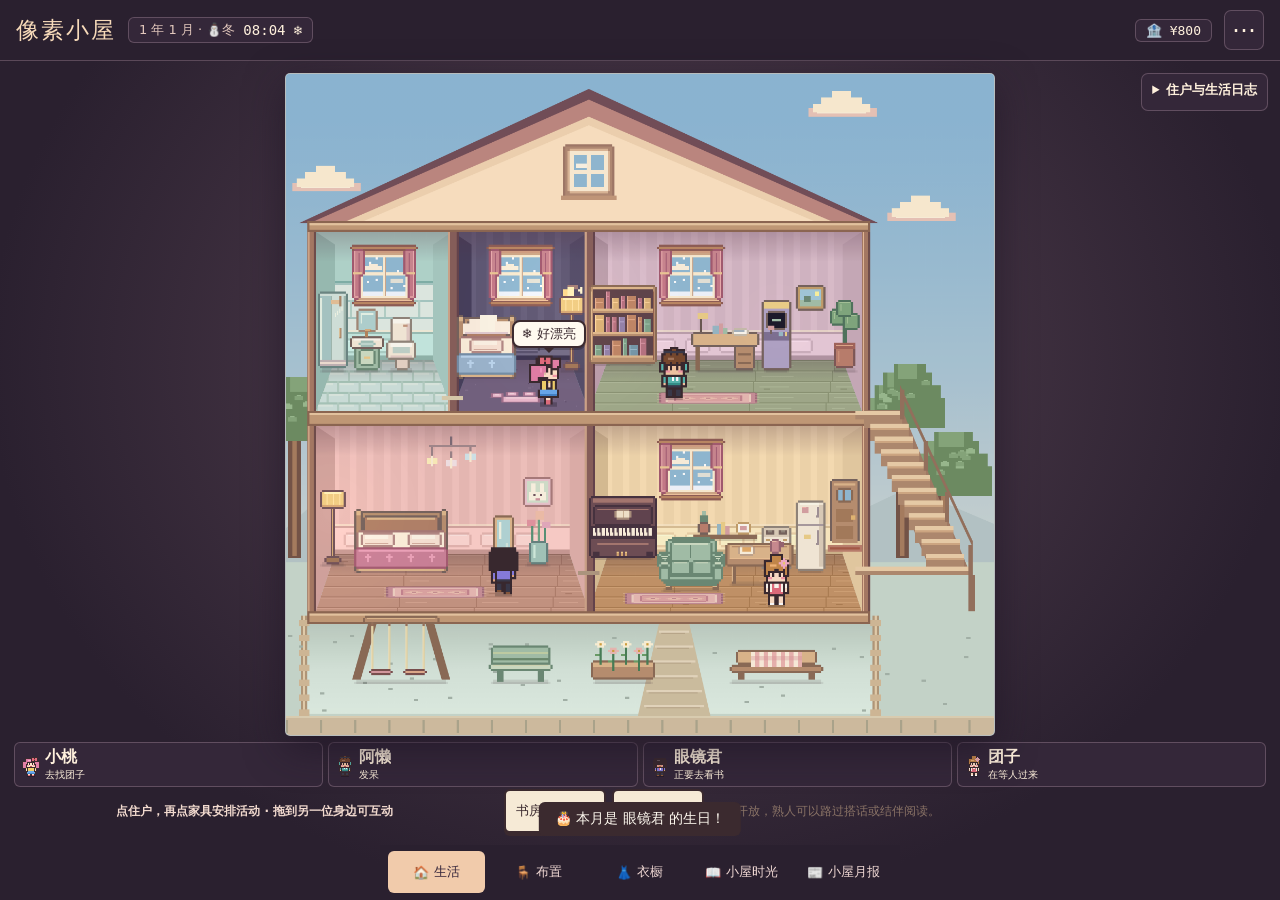
==== index.html @ 6dbe6e3f "Let window seats be reserved for follow-up letters" ====
<!doctype html>
<html lang="zh-CN">
<head>
<meta charset="utf-8">
<meta name="viewport" content="width=device-width,initial-scale=1">
<title>像素小屋</title>
<link rel="stylesheet" href="style.css?v=13f1d3c1ecee">
</head>
<body>
<header class="topbar">
  <h1>像素小屋</h1>
  <div class="clock" title="游戏时间">
    <span id="dayLabel">1 年 1 月</span>
    <span id="clock">00:00</span>
    <span id="timeIcon">🌙</span>
  </div>
  <div class="clock fund-pill" title="家庭基金">🏦 <span id="fundTop"></span></div>
  <details id="houseControls" class="house-controls">
    <summary aria-label="游戏控制" title="游戏控制">⋯</summary>
    <div class="control-panel">
      <div class="speed" role="group" aria-label="时间速度">
        <button type="button" data-speed="0" aria-pressed="false">暂停</button>
        <button type="button" data-speed="1" class="on" aria-pressed="true">正常</button>
        <button type="button" data-speed="3" aria-pressed="false">快进</button>
      </div>
      <button type="button" id="btnSound" class="btn" aria-pressed="false">🔇 声音</button>
      <button type="button" id="btnSaveHome" class="btn" aria-haspopup="dialog">💾 存档备份与恢复</button>
      <label class="away-toggle" title="关页或切到后台时继续计时，回来最多补算一个游戏昼夜">
        <input id="houseOffline" type="checkbox"> 离开时继续
      </label>
    </div>
  </details>
</header>

<main id="houseLayout" class="layout">
  <div id="stageWrap">
    <div class="scene-frame">
      <div id="stage">
        <canvas id="cv" width="316" height="310" aria-label="两层像素小洋房与院子"></canvas>
        <div id="overlay"></div>
      </div>
    </div>
    <div id="residentQuick" class="resident-quick" role="group" aria-label="选择住户"></div>
    <div class="scene-action">
      <p id="hint" class="hint">点住户，再点家具安排活动 · 拖到另一位身边可互动</p>
      <button type="button" id="quickFurniture" class="btn small" hidden></button>
      <button type="button" id="studyQuiet" class="btn small" aria-pressed="false"
        aria-describedby="studyQuietHint">书房安静阅读</button>
      <button type="button" id="studyQuietTimer" class="btn small" aria-pressed="false"
        aria-describedby="studyQuietHint">安静 1 小时</button>
      <span id="studyQuietHint" class="hint" role="status">书房开放，熟人可以路过搭话或结伴阅读。</span>
      <div id="readingSeatControls" hidden>
        <label for="readingSeat">窗边阅读椅</label>
        <select id="readingSeat"></select>
        <button type="button" class="btn small" id="soloReading" aria-pressed="false"
          aria-describedby="readingSeatHint">安静席</button>
        <button type="button" class="btn small" id="readingNotes" aria-pressed="false"
          aria-describedby="readingSeatHint" hidden>读完再聊</button>
        <button type="button" class="btn small" id="bookSeat" aria-pressed="false"
          aria-describedby="readingSeatHint" hidden>留座 1 小时</button>
        <button type="button" class="btn small" id="bookDiscuss" aria-pressed="false"
          aria-describedby="readingSeatHint" hidden>读完当面聊</button>
        <button type="button" class="btn small" id="bookPublic" aria-pressed="false"
          aria-describedby="readingSeatHint" hidden>全屋传阅</button>
        <label id="bookIssueChoice" hidden><input type="checkbox" id="bookNextIssue"> 投到下期</label>
        <button type="button" class="btn small" id="bookPaper" aria-describedby="readingSeatHint" hidden>收起便条，交给月报</button>
        <button type="button" class="btn small" id="bookPaperReadingOnly" aria-describedby="readingSeatHint" hidden>只刊阅读经过</button>
        <button type="button" class="btn small" id="bookPaperFollowup" aria-describedby="readingSeatHint" hidden>先交稿，聊完自动补稿</button>
        <button type="button" class="btn small" id="bookPaperDefer" aria-describedby="readingSeatHint" hidden>改投下期，继续等补稿</button>
        <button type="button" class="btn small" id="bookKeepForPaper" aria-pressed="false"
          aria-describedby="readingSeatHint" hidden>等两位读完再交稿</button>
        <button type="button" class="btn small" id="bookQuestion" aria-pressed="false"
          aria-describedby="bookQuestionHint" hidden>给下一位留个问题</button>
        <span class="hint" id="bookQuestionHint" hidden></span>
        <button type="button" class="btn small" id="bookFollowup" aria-describedby="bookQuestionHint" hidden>让两位读者当面聊</button>
        <button type="button" class="btn small" id="bookMeeting" aria-describedby="bookQuestionHint" hidden>约两位读者有空时来聊</button>
        <button type="button" class="btn small" id="bookFollowupLetter" aria-describedby="bookQuestionHint" hidden>改留回笺补稿</button>
        <button type="button" class="btn small" id="bookReply" aria-describedby="readingSeatHint" hidden>回信给推荐人</button>
        <span class="hint" id="readingSeatHint" role="status"></span>
        <div id="bookReaderControls" hidden>
          <label for="bookNextReader">下一位传阅读者</label>
          <select id="bookNextReader" aria-describedby="readingSeatHint"></select>
          <button type="button" class="btn small" id="bookPickReader">确认读者</button>
        </div>
        <div id="bookMoveControls" hidden>
          <label for="bookDestination">便条移到</label>
          <select id="bookDestination"></select>
          <button type="button" class="btn small" id="bookMove" disabled>移荐书便条</button>
        </div>
        <span class="hint" id="bookMoveStatus" role="status"></span>
      </div>
    </div>
    <section id="homeNow" class="home-now" hidden aria-label="正在进行的小屋活动">
      <div id="homeNowCast" class="home-mini-cast"></div>
      <span id="homeNowText" aria-live="polite"></span>
      <button id="homeStop" class="btn small ghost">先散啦</button>
    </section>
    <section id="picnicNotice" class="picnic-notice" hidden aria-label="野餐遇雨">
      <strong>🌧 野餐下雨了，主人要怎么安排？</strong>
      <p id="picnicGuestWish" class="hint"></p>
      <p class="hint">改期会保留同一位访客，等天晴且主人能在所选时段办完才开场。</p>
      <div id="picnicPlans"></div>
      <p id="picnicCoveredHint" class="hint" hidden>需摆好带棚野餐桌，并给主人和访客各留一个能走到的座位。</p>
    </section>
  </div>

  <details id="side">
    <summary>住户与生活日志</summary>
    <div class="resident-panel">
    <div id="dollList"></div>
    <div id="dollInfo" class="card" hidden></div>
    <div class="community-panel">
      <button id="btnCommunity" class="btn ghost" aria-haspopup="dialog">🎉 串门与派对</button>
      <button id="btnNeighbor" class="btn ghost" aria-haspopup="dialog">🏡 隔壁麦麦家</button>
      <button id="btnKeepsakes" class="btn ghost" aria-haspopup="dialog">🧵 小屋手记</button>
      <p id="communityStatus" class="community-status" aria-live="polite" hidden></p>
      <div id="picnicReschedule" class="home-focus" hidden>
        <label for="picnicWindow">改期时段</label>
        <select id="picnicWindow"></select>
      </div>
      <div id="picnicBackupRow" class="home-focus" hidden>
        <label for="picnicBackup">原主人没空时由谁接待</label>
        <select id="picnicBackup"></select>
      </div>
      <div id="picnicFormatRow" class="home-focus" hidden>
        <label for="picnicFormat">聚会形式</label>
        <select id="picnicFormat"></select>
      </div>
      <button id="cancelPicnic" class="btn small ghost" type="button" hidden>取消改期的野餐</button>
    </div>
    <button id="btnAddDoll" aria-haspopup="dialog" class="btn ghost">＋ 邀请新住户</button>
    <div class="card log-card">
      <div class="log-head"><h3>📜 生活日志</h3><button id="btnLogClear" class="btn small ghost">清空</button></div>
      <div id="logList" class="log-list"></div>
    </div>
    </div>
  </details>

  <section id="buildBar" aria-label="布置小屋" hidden>
    <div class="shop-bar">
      <span class="fund">🏦 家庭基金 <b id="fundAmt"></b></span>
      <span class="house" id="houseLv"></span>
      <span class="spacer"></span>
      <button id="btnCrowd" class="btn small">📣 号召大家凑钱</button>
      <button id="btnExpand" class="btn small"></button>
    </div>
    <div class="tabs" role="group" aria-label="布置分类">
      <button class="tab on" data-tab="essentials" aria-pressed="true">生活家具</button>
      <button class="tab" data-tab="decor" aria-pressed="false">装饰摆件</button>
      <button class="tab" data-tab="hobbies" aria-pressed="false">兴趣家具</button>
      <button class="tab" data-tab="yard" aria-pressed="false">院子家具</button>
      <button class="tab" data-tab="keepsakes" aria-pressed="false">纪念物</button>
      <button class="tab" data-tab="wall" aria-pressed="false">墙纸</button>
      <button class="tab" data-tab="floor" aria-pressed="false">地板</button>
      <span class="spacer"></span>
      <button id="btnTrash" class="btn small" title="点击家具删除">🗑 删除模式</button>
      <button id="btnReset" class="btn small ghost">恢复默认</button>
    </div>
    <div id="palette" class="palette"></div>
    <p id="buildHint" class="hint">选择家具后点击房间放置 · 点已有家具可以拿起移动 · 右键/Esc 取消</p>
    <button type="button" id="cancelFurniture" class="btn small ghost" hidden>取消放置</button>
  </section>
</main>

<dialog id="paperDialog" class="paper-dialog" aria-labelledby="paperTitle">
  <header class="paper-head">
    <h2 id="paperTitle">小屋月报</h2>
    <form method="dialog"><button class="btn small ghost" aria-label="关闭月报">关闭</button></form>
  </header>
  <nav class="paper-issues" aria-label="月报期数">
    <button id="paperOlder" class="btn small ghost" type="button">‹ 上一期</button>
    <span id="paperMonth" aria-live="polite"></span>
    <button id="paperNewer" class="btn small ghost" type="button">下一期 ›</button>
  </nav>
  <section id="paperText" aria-label="本期故事" aria-live="polite"></section>
  <div class="paper-actions">
    <button type="button" id="paperCopy" class="btn small ghost">复制本期</button>
    <button type="button" id="paperCard" class="btn small ghost">保存纪念卡</button>
  </div>
  <details class="paper-settings">
    <summary>设置</summary>
    <label><input id="paperAuto" type="checkbox"> 每月自动打开</label>
  </details>
  <details class="rewind-box">
    <summary>🕰 时光回溯</summary>
    <p class="hint">每月开始时会留一份快照，最多保留 4 个月。回到那个月初后，之后的事会重新发生。</p>
    <div id="rewindList" class="rewind-list"></div>
  </details>
</dialog>
<dialog id="communityDialog" class="paper-dialog community-dialog" aria-labelledby="communityTitle">
  <header class="paper-head">
    <h2 id="communityTitle">串门与派对</h2>
    <form method="dialog"><button class="btn small ghost">关闭</button></form>
  </header>
  <label for="communityHost">邀请人</label>
  <select id="communityHost" class="mbti-picker"></select>
  <p id="communityHelp" class="hint" aria-live="polite"></p>
  <div id="communityChoices" class="community-choices"></div>
</dialog>
<dialog id="neighborDialog" class="paper-dialog community-dialog" aria-labelledby="neighborTitle">
  <header class="paper-head">
    <h2 id="neighborTitle">麦麦家</h2>
    <form method="dialog"><button class="btn small ghost">关闭</button></form>
  </header>
  <div class="neighbor-porch" id="neighborPorch" aria-label="隔壁家门廊"></div>
  <p id="neighborStatus" aria-live="polite"></p>
  <label for="neighborVisitor">去串门的住户</label>
  <select id="neighborVisitor" class="mbti-picker"></select>
  <p id="neighborTie" class="hint"></p>
  <button id="neighborGo" type="button" class="btn small">去麦麦家坐坐</button>
</dialog>
<dialog id="keepsakesDialog" class="paper-dialog community-dialog" aria-labelledby="keepsakesTitle">
  <header class="paper-head">
    <h2 id="keepsakesTitle">小屋手记</h2>
    <form method="dialog"><button class="btn small ghost">关闭</button></form>
  </header>
  <h3>一起做花架</h3>
  <p id="keepsakeStatus" class="hint" aria-live="polite"></p>
  <div class="keepsake-fields">
    <label>第一位住户<select id="keepsakeMaker1" class="mbti-picker"></select></label>
    <label>第二位住户<select id="keepsakeMaker2" class="mbti-picker"></select></label>
    <label>花架颜色<select id="keepsakeFinish" class="mbti-picker"></select></label>
  </div>
  <button id="keepsakeStart" class="btn small" type="button">一起做花架</button>
  <h3>小角落与两人的传统</h3>
  <ul id="keepsakeNotes" class="keepsake-notes"></ul>
  <h3>手作纪念物</h3>
  <ul id="keepsakePieces" class="keepsake-notes"></ul>
</dialog>
<dialog id="applicationsDialog" class="paper-dialog community-dialog" aria-labelledby="applicationsTitle">
  <header class="paper-head">
    <h2 id="applicationsTitle">邀请新住户</h2>
    <form method="dialog"><button class="btn small ghost">关闭</button></form>
  </header>
  <p id="applicationSpace" class="hint"></p>
  <h3>入住申请</h3>
  <div id="applicationList"></div>
  <button id="btnRandomResident" class="btn small ghost">邀请一位新朋友</button>
</dialog>
<dialog id="homeDialog" class="paper-dialog home-dialog" aria-labelledby="homeTitle">
  <header class="paper-head">
    <div><small class="home-eyebrow">把日子，过成我们的故事</small><h2 id="homeTitle">小屋时光</h2></div>
    <form method="dialog"><button class="btn small ghost" aria-label="关闭小屋时光">关闭</button></form>
  </header>
  <nav class="home-tabs" aria-label="小屋时光内容">
    <button class="btn small on" id="homeToday" aria-pressed="true">一起做点什么</button>
    <button class="btn small ghost" id="homeAlbum" aria-pressed="false">我们的相册</button>
  </nav>
  <div id="homeTodayPanel">
    <p class="home-intro">不是每个月都要发生大事。有人在等一顿饭，有人想把故事讲给你听。</p>
    <div id="homeOccasions" class="home-occasions"></div>
    <div id="homeWishes" class="home-wishes"></div>
    <section class="home-invite" aria-labelledby="homeMealTitle" id="homeMeal" hidden>
      <h3 id="homeMealTitle">给晚归的人留饭</h3>
      <label class="home-focus">谁来下厨？ <select id="homeMealCook"></select></label>
      <label class="home-focus">留给谁？ <select id="homeMealGuest" aria-describedby="homeMealStatus"></select></label>
      <p class="hint" id="homeMealStatus" role="status"></p>
      <button class="btn" type="button" id="homeMealStart">安排下厨留饭</button>
    </section>
    <section class="home-invite" aria-label="邀请家人一起活动">
      <h3>给彼此留一小段时间</h3>
      <div id="homeKinds" class="home-kinds"></div>
      <p id="homeKindHint" class="hint"></p>
      <label id="homeFocusLabel" class="home-focus" hidden><span id="homeFocusCaption"></span><select id="homeFocus" aria-label="活动主角"></select></label>
      <fieldset class="home-people"><legend>这次和谁一起？</legend><div id="homePeople"></div></fieldset>
      <p id="homePlanStatus" class="hint" role="status"></p>
      <button class="btn" id="homeStart">把大家叫过来</button>
    </section>
    <p class="hint home-gentle">没有期限，也没有必须完成的清单。随时来，慢慢过。</p>
  </div>
  <div id="homeAlbumPanel" hidden>
    <div class="home-album-head"><p class="hint">留住那时候的样子。</p><button id="homeFavorites" class="btn small ghost" aria-pressed="false">只看珍藏</button></div>
    <div id="homeMemories" class="home-memories"></div>
  </div>
</dialog>
<dialog id="saveDialog" class="paper-dialog" aria-labelledby="saveTitle">
  <header class="paper-head"><h2 id="saveTitle">把小屋好好收起来</h2><form method="dialog"><button class="btn small ghost" aria-label="关闭存档管理">关闭</button></form></header>
  <p id="saveState" role="status"></p>
  <p class="hint">进度自动保存在这台设备的浏览器里。下载一份备份，就可以把小屋带到另一台设备。</p>
  <div class="home-save-actions"><button id="saveExport" class="btn">下载存档备份</button><label class="btn ghost" for="saveFile" tabindex="0">选择备份文件</label><input id="saveFile" type="file" accept=".json,application/json" hidden></div>
  <section id="savePreview" class="home-import-preview" hidden><p id="savePreviewText"></p><button id="saveImport" class="btn">恢复这份小屋</button><button id="saveImportCancel" class="btn ghost">取消</button></section>
  <p id="saveFeedback" class="hint" role="status"></p>
  <button id="saveUndo" class="btn small ghost" hidden>撤销上次导入</button>
  <p class="hint">恢复前会保留当前进度，可以撤销。正式版与测试版的备份分别使用。</p>
</dialog>

<nav class="modes house-dock" aria-label="小屋操作">
  <button class="mode on" data-mode="live" aria-pressed="true"><span class="dock-icon" aria-hidden="true">🏠</span> <span class="dock-label">生活</span></button>
  <button class="mode" data-mode="build" aria-pressed="false"><span class="dock-icon" aria-hidden="true">🪑</span> <span class="dock-label">布置</span></button>
  <button id="btnWardrobe"><span class="dock-icon" aria-hidden="true">👗</span> <span class="dock-label">衣橱</span></button>
  <button id="btnHome" aria-haspopup="dialog"><span class="dock-icon" aria-hidden="true">📖</span> <span class="dock-label">小屋时光</span></button>
  <button type="button" id="dailyPaper" class="paper-button" aria-haspopup="dialog">
    <span class="dock-icon" aria-hidden="true">📰<span id="paperBadge" class="paper-badge" hidden></span></span>
    <span class="dock-label">小屋月报</span>
  </button>
</nav>

<div id="wardrobe" class="modal" hidden>
  <div class="modal-card">
    <div class="modal-head">
      <h2>👗 衣橱</h2>
      <div id="wdTabs" class="wd-tabs"></div>
      <button id="wdClose" class="btn small" aria-label="关闭">✕</button>
    </div>
    <div class="wd-body">
      <div class="wd-preview">
        <canvas id="wdCanvas" width="20" height="24"></canvas>
        <div id="wdSaved" class="wd-saved" aria-live="polite"></div>
        <div class="wd-dir" role="group" aria-label="预览方向">
          <button data-dir="left" aria-label="左侧">◀</button>
          <button data-dir="down" aria-label="正面">●</button>
          <button data-dir="right" aria-label="右侧">▶</button>
          <button data-dir="up" aria-label="背面">▲</button>
        </div>
        <label class="wd-pose-label">试穿动作 <select id="wdPose"><option value="stand">站一会儿</option><option value="walk">走两步</option><option value="sit">坐下来</option><option value="dance">跳个舞</option></select></label>
        <label class="wd-name">名字 <input id="wdName" maxlength="8"></label>
        <div class="wd-actions">
          <button id="wdShuffle" class="btn small">🎨 换套搭配</button>
          <button id="wdRandom" class="btn small">🎲 随机形象</button>
          <button id="wdUndo" class="btn small ghost">还原本次穿搭</button>
        </div>
        <button id="wdRemove" class="btn small ghost">请 TA 搬走</button>
      </div>
      <div class="wd-editor">
        <div class="wd-pages" role="group" aria-label="衣橱内容">
          <button data-wd-page="presets" aria-pressed="false">形象预设</button>
          <button data-wd-page="look" aria-pressed="true">穿搭与发型</button>
          <button data-wd-page="profile" aria-pressed="false">人物设定</button>
        </div>
        <div id="wdOptions" class="wd-options"></div>
      </div>
    </div>
  </div>
</div>

<div id="toast" role="status"></div>

<script src="js/calendar.js?v=a40460b9fe31"></script>
<script src="js/data.js?v=18fbdace6aa3"></script>
<script src="js/sprites.js?v=c2edd6c1746e"></script>
<script src="js/doll.js?v=a3fae09794ce"></script>
<script src="js/audio.js?v=bfed272d2ce4"></script>
<script src="js/npc-memory.js?v=aa25de9db61f"></script>
<script src="js/save-manager.js?v=060e06e0483c"></script>
<script src="js/house-life.js?v=60e423b7eacf"></script>
<script src="js/bonds.js?v=20a4e9383317"></script>
<script src="js/game.js?v=c49c58c17c51"></script>
<script src="js/social.js?v=b46f816af400"></script>
<script src="js/relationship-fallout.js?v=a691f6e383e1"></script>
<script src="js/work.js?v=4c8cf0fc2a9c"></script>
<script src="js/furniture2.js?v=d2feea9fe8e2"></script>
<script src="js/furniture3.js?v=0a551b962592"></script>
<script src="js/furniture4.js?v=0c8d55d541ea"></script>
<script src="js/economy.js?v=9c8ced81f003"></script>
<script src="js/rooms.js?v=79b94fbbada8"></script>
<script src="js/season.js?v=fa6f9c5eff63"></script>
<script src="js/astro.js?v=6e3667f75b17"></script>
<script src="js/routines.js?v=f7db21174e10"></script>
<script src="js/community.js?v=14101d5499c9"></script>
<script src="js/neighbors.js?v=e3c87f10bbf7"></script>
<script src="js/picnic.js?v=4f769f50231a"></script>
<script src="js/house-view.js?v=7389fd4fa2e0"></script>
<script src="js/yard.js?v=367c6fcde2d4"></script>
<script src="js/keepsakes.js?v=b25b6c3c1626"></script>
<script src="js/home-stories.js?v=855d6932a92b"></script>
<script src="js/home-care.js?v=8559224f4969"></script>
<script src="js/life-moments.js?v=6759e38560c8"></script>
<script src="js/save-portability.js?v=c9e35b4992d5"></script>
<script src="js/view.js?v=a88ee673fd98"></script>
<script src="js/paper-card.js?v=fd8e706a66cf"></script>
<script src="js/ui.js?v=4af46c0f0552"></script>
<script src="js/home-ui.js?v=9e3f8e83a279"></script>
</body>
</html>
---- style.css ----
:root{
  --bg:#f4e9d8;
  --bg-2:#ead9bf;
  --panel:#fffaf0;
  --panel-2:#f6ead6;
  --ink:#3b2a2f;
  --muted:#8a7366;
  --line:#3b2a2f;
  --accent:#e26d7d;
  --accent-ink:#fff;
  --couple-ink:#9b365c;
  --sel:#ffd35c;
  --good:#7cc576;
  --warn:#f0a64a;
  --bad:#e26d6d;
  --shadow:#3b2a2f;
  --backdrop:rgba(40,28,34,.5);
  --font-display:"PingFang SC","Microsoft YaHei",sans-serif;
  --font-body:"PingFang SC","Hiragino Sans GB","Microsoft YaHei",system-ui,sans-serif;
  --font-pixel:ui-monospace,Menlo,monospace;
}
@media (prefers-color-scheme: dark){
  :root:not([data-theme="light"]){
    --bg:#221b26;--bg-2:#2c2332;--panel:#2f2637;--panel-2:#3b3044;--ink:#f3e8da;--muted:#b6a394;
    --line:#120d15;--shadow:#0a070c;--backdrop:rgba(5,3,8,.65);--couple-ink:#f3a5c0;color-scheme:dark;
  }
}
:root[data-theme="dark"]{
  --bg:#221b26;--bg-2:#2c2332;--panel:#2f2637;--panel-2:#3b3044;--ink:#f3e8da;--muted:#b6a394;
  --line:#120d15;--shadow:#0a070c;--backdrop:rgba(5,3,8,.65);--couple-ink:#f3a5c0;color-scheme:dark;
}
.home-dialog{width:min(780px,calc(100vw - 24px))!important}
.home-eyebrow{display:block;color:var(--muted);font-size:11px;letter-spacing:2px;margin-bottom:5px}
.home-tabs{display:flex;gap:8px;margin:18px 0 14px}
.home-intro{font-size:14px;line-height:1.8;color:var(--muted);margin:0 0 16px}
.home-wishes{display:grid;grid-template-columns:repeat(2,minmax(0,1fr));gap:12px}
.home-wish{display:flex;gap:12px;align-items:center;background:var(--panel-2);padding:16px;border-radius:12px;border:1px solid color-mix(in srgb,var(--muted) 25%,transparent)}
.home-wish small{color:var(--muted);font-size:11px}
.home-wish p{font-size:13px;line-height:1.7;margin:5px 0 10px}
.home-wish.fulfilled{border-style:dashed;opacity:.8}
.home-mini-cast{display:flex;gap:6px;flex:none}
.home-mini-cast figure,.home-memory-cast figure{display:flex;flex-direction:column;align-items:center;margin:0}
.home-mini-cast canvas{width:30px;height:42px;image-rendering:pixelated}
.home-mini-cast figcaption{font-size:10px;max-width:65px;overflow:hidden;text-overflow:ellipsis;white-space:nowrap}
.home-invite{margin-top:22px;border-top:1px dashed var(--muted);padding-top:8px}
.home-invite h3{font-size:16px;font-weight:600;margin:14px 0}
.home-kinds{display:flex;flex-wrap:wrap;gap:9px}
.home-focus{display:flex;align-items:center;gap:10px;font-size:13px;margin:14px 0;flex-wrap:wrap}
.home-focus select{max-width:100%;min-height:36px;background:var(--panel);color:var(--ink);border:1px solid var(--muted);border-radius:7px;padding:5px 10px;font:inherit}
.home-occasions{display:grid;gap:10px;margin-bottom:14px}
.home-occasion{display:flex;align-items:center;gap:12px;flex-wrap:wrap;background:var(--panel-2);padding:12px;border-radius:10px;font-size:13px;line-height:1.7}
.home-occasion>span{flex:1;min-width:130px}
.talent-summary{line-height:1.8;margin-top:10px;padding:8px;background:var(--panel-2);border-radius:8px}
.home-people{border:0;padding:0;margin:20px 0 8px;min-width:0}
.home-people legend{font-size:12px;color:var(--muted);margin-bottom:10px}
#homePeople{display:grid;grid-template-columns:repeat(2,minmax(0,1fr));gap:7px}
#homePeople label{display:flex;align-items:center;gap:9px;background:var(--panel-2);padding:9px;border-radius:8px;cursor:pointer;font-size:12px}
#homePeople label:has(input:checked){box-shadow:inset 0 0 0 2px var(--accent)}
#homePeople label:has(input:disabled){opacity:.55;cursor:default}
#homePeople input{accent-color:var(--accent);width:16px;height:16px;flex:none}
#homePeople canvas{width:25px;height:30px;image-rendering:pixelated;flex:none}
#homePlanStatus{min-height:36px;line-height:1.65;margin:12px 0}
#homeStart{background:#bd765d;color:#fff8ed;border-color:#825846;padding:10px 20px}
.home-gentle{text-align:center;font-size:11px;margin-top:22px!important}
.home-album-head{display:flex;align-items:center;justify-content:space-between;gap:8px;margin-bottom:16px}
.home-memories{display:grid;grid-template-columns:repeat(2,minmax(0,1fr));gap:18px}
.home-memory{background:var(--panel-2);padding:18px;border-radius:3px 3px 14px 3px;box-shadow:0 3px 0 color-mix(in srgb,var(--muted) 20%,transparent)}
.home-memory>small{font-size:11px;color:var(--muted)}
.home-memory-cast{display:flex;justify-content:center;gap:18px;flex-wrap:wrap;padding:18px 12px 10px;background:color-mix(in srgb,var(--panel) 70%,transparent);border-radius:5px;margin:12px 0}
.home-memory-cast canvas{width:40px;height:56px;image-rendering:pixelated}
.home-memory-cast figcaption{font-size:10px;margin:5px 0;color:var(--muted)}
.home-memory h3{font-size:16px;margin:12px 0 8px}
.home-memory p{font-size:13px;line-height:1.75;margin:0 0 16px;overflow-wrap:anywhere}
.home-memory-actions{display:flex;gap:8px;flex-wrap:wrap}
.home-album-empty{grid-column:1/-1;text-align:center;padding:24px 16px;color:var(--muted);line-height:1.8}
.home-now{display:flex;align-items:center;gap:12px;max-width:620px;margin:10px auto 0;padding:8px 12px;background:var(--panel);border:1px solid var(--muted);border-radius:10px;font-size:13px}
.home-now>span{flex:1}.home-now .home-mini-cast figcaption{display:none}
.home-save-actions{display:flex;align-items:center;gap:10px;flex-wrap:wrap;margin:24px 0 18px}
.home-save-actions label{cursor:pointer}
.home-import-preview{border:1px dashed var(--muted);padding:16px;border-radius:8px;margin:16px 0;line-height:1.8}
.home-import-preview button{margin:5px 8px 0 0}
@media(max-width:560px){
  .home-wishes,.home-memories{grid-template-columns:1fr}
  #homePeople{grid-template-columns:1fr}
  .home-dialog{padding:16px!important}
  .home-now{width:100%;gap:8px;font-size:12px}
  .home-now .home-mini-cast canvas{width:20px;height:28px}
  .home-memory-cast canvas{width:40px;height:56px}
}
@media(prefers-reduced-motion:reduce){*,*::before,*::after{animation-duration:.01ms!important;animation-iteration-count:1!important;transition-duration:.01ms!important;scroll-behavior:auto!important}}
*{box-sizing:border-box}
[hidden]{display:none!important}
button:focus-visible,a:focus-visible,label[tabindex]:focus-visible{outline:3px solid var(--accent);outline-offset:3px}
button:disabled{cursor:not-allowed;opacity:.55}
html,body{margin:0}
body{
  background:var(--bg);
  background-image:radial-gradient(var(--bg-2) 1.5px,transparent 1.5px);
  background-size:18px 18px;
  color:var(--ink);font-family:var(--font-body);
  display:flex;flex-direction:column;min-height:100vh;min-height:100dvh;
}
button{font:inherit;color:inherit;cursor:pointer}
h1,h2{font-family:var(--font-display);font-weight:400;margin:0}

.topbar{
  display:flex;align-items:center;gap:12px;flex-wrap:wrap;
  padding:10px 16px;background:var(--panel);
  border-bottom:3px solid var(--line);
}
.topbar h1{font-size:24px;letter-spacing:2px;color:var(--accent)}
.clock{font-family:var(--font-pixel);font-size:14px;display:flex;gap:8px;align-items:center;
  background:var(--panel-2);border:2px solid var(--line);padding:3px 10px;border-radius:6px}
.clock #dayLabel{font-family:var(--font-body);font-size:13px;color:var(--muted)}
.modes,.speed{display:flex;gap:6px}
.modes{margin-left:auto}
.modes button,.speed button,.btn,.tab{
  background:var(--panel-2);border:2px solid var(--line);border-radius:6px;
  padding:6px 12px;box-shadow:0 3px 0 var(--shadow);transition:transform .05s;
}
.modes button:active,.speed button:active,.btn:active,.tab:active{transform:translateY(2px);box-shadow:0 1px 0 var(--shadow)}
.modes button.on,.speed button.on,.tab.on{background:var(--sel);color:#3b2a2f}
.speed button{padding:6px 9px}
.away-toggle{display:inline-flex;align-items:center;gap:5px;min-height:34px;padding:0 7px;border:1px solid var(--line);border-radius:6px;font-size:12px;white-space:nowrap;cursor:pointer}
.away-toggle input{accent-color:var(--accent);margin:0}
.btn.small{padding:4px 10px;font-size:13px}
.btn.ghost{background:transparent}
.btn.danger,.btn.on{background:var(--accent);color:var(--accent-ink)}

.layout{--scene-ratio:1.01935484;flex:1 0 auto;position:relative;display:flex;flex-direction:column;min-width:0;padding:12px}
#stageWrap{display:flex;flex:1 0 auto;flex-direction:column;min-width:0}
.scene-frame{display:grid;place-items:center;min-width:0}
#stage{
  position:relative;width:100%;min-width:0;aspect-ratio:var(--scene-ratio);
  border:1px solid var(--line);border-radius:8px;overflow:hidden;
  box-shadow:0 3px 0 var(--shadow);background:#9fd3f0;
  touch-action:none;user-select:none;-webkit-user-select:none;
}
#cv{width:100%;height:100%;display:block;image-rendering:auto}
#overlay{position:absolute;inset:0;pointer-events:none}
.hint{font-size:13px;color:var(--muted);margin:10px 2px 0}
.resident-quick{display:flex;gap:5px;overflow-x:auto;padding:6px 2px 2px}
.resident-quick[hidden]{display:none}
.resident-quick-person{display:flex;flex:1 0 76px;align-items:center;gap:4px;min-width:0;min-height:44px;padding:4px 6px;border:1px solid var(--hud-line);border-radius:6px;background:var(--hud-bg);color:var(--hud-ink);text-align:left}
.resident-quick-person:focus-visible{outline:2px solid #f1cbab;outline-offset:-2px}
.resident-quick-person[aria-pressed="true"]{background:#f1cbab;color:#36263b}
.resident-quick-person canvas{flex:none;width:20px;height:24px;image-rendering:pixelated}
.resident-quick-person span{min-width:0}
.resident-quick-person :is(b,small){display:block;overflow:hidden;text-overflow:ellipsis;white-space:nowrap}
.resident-quick-person small{font-size:10px}
.scene-action{display:flex;align-items:center;flex-wrap:wrap;gap:6px}
.scene-action .hint{flex:1 1 13em;margin:3px 2px}
#quickFurniture,#cancelFurniture,#studyQuiet,#studyQuietTimer{min-height:44px}
:is(#studyQuiet,#studyQuietTimer)[aria-pressed="true"]{background:var(--sel);color:#3b2a2f}
.scene-action #studyQuietHint{flex:1 1 auto;font-size:12px;margin:0 2px}
#readingSeatControls:not([hidden]){display:flex;align-items:center;flex-wrap:wrap;gap:6px;width:100%}
#readingSeatControls :is(select,button){min-height:48px}
:is(#bookMoveControls,#bookReaderControls):not([hidden]){display:flex;align-items:center;flex-wrap:wrap;gap:6px;width:100%}
#bookMoveStatus:empty{position:absolute}
#readingSeatControls select{font:inherit;font-size:1rem;color:var(--ink);background:var(--panel);border:1px solid var(--line);border-radius:6px;max-width:100%}
:is(#soloReading,#readingNotes,#bookSeat,#bookDiscuss,#bookPublic,#bookQuestion)[aria-pressed="true"]{background:var(--sel);color:#3b2a2f}
/* 主画面下的操作提示要一眼看到：不只是底部一行小字 */
#hint{font-size:14px;font-weight:650;color:var(--ink);background:var(--panel);
  border:2px solid var(--line);border-radius:6px;padding:7px 10px}

.bubble{
  position:absolute;transform:translate(-50%,-100%);
  background:#fffaf0;color:#3b2a2f;border:2px solid #3b2a2f;border-radius:8px;
  padding:3px 8px;font-size:13px;white-space:nowrap;
  box-shadow:0 2px 0 rgba(0,0,0,.25);animation:pop .18s ease-out;
}
.bubble::after{content:"";position:absolute;left:50%;bottom:-7px;margin-left:-5px;
  border:5px solid transparent;border-top-color:#3b2a2f;border-bottom:0}
.nametag{position:absolute;transform:translate(-50%,0);font-size:11px;padding:1px 6px;border-radius:4px;
  background:rgba(59,42,47,.8);color:#fff;white-space:nowrap}
.nametag.couple-name{background:#883858;color:#fff3f7}
.nametag.drop-target{background:#fff2bd;color:#432e30;border:1px solid #614248;font-weight:700;z-index:1}
.heart{position:absolute;font-size:14px;animation:floatUp 1s ease-out forwards}
@keyframes pop{from{transform:translate(-50%,-80%) scale(.6);opacity:0}to{transform:translate(-50%,-100%) scale(1);opacity:1}}
@keyframes floatUp{to{transform:translateY(-28px);opacity:0}}

#side{position:absolute;z-index:3;top:22px;right:22px;width:max-content;max-width:calc(100% - 44px)}
#side summary{width:max-content;margin-left:auto;cursor:pointer;padding:7px 10px;background:var(--panel);border:1px solid var(--line);border-radius:7px;font-size:13px;font-weight:650}
.resident-panel{display:grid;gap:9px;width:min(300px,calc(100vw - 44px));max-height:max(140px,calc(100dvh - 150px));overflow:auto;margin-top:7px;padding:10px;background:var(--panel);border:1px solid var(--line);border-radius:8px;box-shadow:0 3px 0 var(--shadow)}
#dollList{display:flex;flex-direction:column;gap:6px}
.doll-row{display:flex;align-items:center;gap:10px;padding:6px 8px;background:var(--panel);
  border:2px solid var(--line);border-radius:6px;cursor:pointer;text-align:left;width:100%}
.doll-row.sel{background:var(--sel);color:#3b2a2f}
.doll-row.away canvas{opacity:.35}
.g-m{color:#4a8fd8}.g-f{color:#e26d7d}
.doll-row.sel .g-m,.doll-row.sel .g-f{color:inherit}
.doll-row.away .meta b::after{content:" · 外出";font-weight:400;font-size:12px;opacity:.7}
.doll-row canvas{width:30px;height:36px;image-rendering:auto;flex:none}
.doll-row .meta{display:flex;flex-direction:column;line-height:1.25;min-width:0}
.doll-row .meta b{font-weight:600}
.doll-row .meta small{opacity:.75;font-size:12px;overflow:hidden;text-overflow:ellipsis;white-space:nowrap}
.doll-row .meta .couple-label{color:var(--couple-ink);font-weight:700;opacity:1}
.doll-row.sel .meta .couple-label{color:#812f4d}
.partner-list{display:flex;flex-wrap:wrap;gap:5px;margin:7px 0 9px}
.partner-list[hidden]{display:none}
.partner-link{padding:3px 8px;border:1px solid #d792ab;border-radius:5px;background:#ffe9f0;
  color:#87304f;font:inherit;font-size:12px;font-weight:700;cursor:pointer;text-align:left}
.partner-link:hover,.partner-link:focus-visible{background:#ffd8e6}
.card{background:var(--panel);border:2px solid var(--line);border-radius:6px;padding:12px;box-shadow:0 4px 0 var(--shadow)}
.card h3{margin:0 0 4px;font-family:var(--font-display);font-weight:400;font-size:18px}
.card .persona{font-size:13px;color:var(--muted);margin-bottom:8px}
.need{display:grid;grid-template-columns:44px 1fr;gap:6px;align-items:center;font-size:12px;margin:5px 0}
.bar{height:10px;border:2px solid var(--line);border-radius:3px;background:var(--panel-2);overflow:hidden}
.bar i{display:block;height:100%;transition:width .3s}
.card .actions{display:flex;gap:6px;margin-top:10px;flex-wrap:wrap}
.card .doing{font-size:13px;margin:6px 0 2px}
.card .money{font-size:13px;margin:-2px 0 8px}
.card .money b{font-family:var(--font-pixel);color:#4f9a4a}
.card .money b.neg{color:var(--bad)}
.rels{margin-top:10px;border-top:2px dashed var(--panel-2);padding-top:8px}
.rels h4{margin:0 0 6px;font-size:13px;color:var(--muted);font-weight:600}
.rel{margin:0 0 8px}
.rel-top{display:flex;justify-content:space-between;font-size:13px}
.rel-top small{color:var(--muted)}
.couple-rel{border-left:3px solid #d8789d;padding-left:6px}
.couple-rel .rel-top small{color:var(--couple-ink);font-weight:700}
.rel-top .stars{color:#e8a33a;font-size:11px;letter-spacing:-1px}
.mbti-sep{align-self:center;color:var(--muted)}
.rel-bars{display:grid;grid-template-columns:auto 1fr auto 1fr;gap:4px;align-items:center;font-size:11px;margin-top:2px}
.rel-bars .bar{height:8px}

.log-card{padding:10px 12px}
.log-head{display:flex;align-items:center;justify-content:space-between;margin-bottom:4px}
.log-head h3{margin:0}
.log-list{max-height:300px;overflow-y:auto;font-size:13px;line-height:1.4;padding-right:4px}
.log-day{position:sticky;top:0;background:var(--panel);color:var(--muted);font-size:12px;font-weight:600;padding:6px 0 3px;border-bottom:2px solid var(--panel-2)}
.log-item{display:grid;grid-template-columns:40px 1fr;gap:6px;padding:4px 0;border-bottom:1px dashed var(--panel-2)}
.log-item time{font-family:var(--font-pixel);color:var(--muted);font-size:12px}
.log-empty{color:var(--muted);font-size:13px;padding:8px 0}
.shop-bar{display:flex;align-items:center;gap:10px;flex-wrap:wrap;font-size:14px;margin-bottom:8px}
.shop-bar .fund b{font-family:var(--font-pixel);color:#4f9a4a}
.shop-bar .house{color:var(--muted);font-size:13px}
.shop-bar .spacer{flex:1}
.shop-bar button:disabled{opacity:.5;cursor:default}
#btnExpand.ready{background:var(--good);color:#fff}
.fund-pill{font-size:13px}
.item small.price{font-size:11px;font-family:var(--font-pixel);color:var(--muted)}
.item small.price.own{color:#4f9a4a}
.item small.price.poor{color:var(--bad)}
.item.locked{opacity:.5}
.item.locked canvas{filter:grayscale(1)}
#buildBar{flex:none;min-width:0;background:var(--panel);border-top:3px solid var(--line);padding:10px 16px 12px}
.tabs{display:flex;gap:6px;align-items:center;flex-wrap:wrap}
.tabs .spacer{flex:1}
.palette{display:flex;gap:9px;overflow-x:auto;padding:10px 2px 7px}
.palette[data-category="essentials"]{--item-art:#e3eee2}
.palette[data-category="decor"]{--item-art:#f4dfe8}
.palette[data-category="hobbies"]{--item-art:#e9e2f5}
.palette[data-category="yard"]{--item-art:#e4eccf}
.item{flex:none;width:94px;display:flex;flex-direction:column;align-items:center;gap:3px;
  background:var(--panel-2);border:1px solid var(--line);border-radius:10px;padding:6px 4px;font-size:12px}
.item-name{font-weight:650}
.item-purpose{color:var(--muted);font-size:10px}
.item:focus-visible{outline:2px solid var(--accent);outline-offset:2px}
.item.on{background:var(--sel);color:#3b2a2f}
.item canvas{width:56px;height:56px;image-rendering:auto;background:var(--item-art,transparent);border-radius:8px}

.modal{position:fixed;inset:0;background:var(--backdrop);display:flex;align-items:center;justify-content:center;padding:16px;z-index:10}
.modal[hidden],#buildBar[hidden],.card[hidden]{display:none}
.modal-card{background:var(--panel);border:3px solid var(--line);border-radius:8px;box-shadow:0 8px 0 var(--shadow);
  width:min(820px,100%);max-height:calc(100vh - 32px);display:flex;flex-direction:column;overflow:hidden}
.modal-head{display:flex;align-items:center;gap:12px;padding:10px 14px;border-bottom:2px solid var(--line);flex-wrap:wrap}
.wd-tabs{display:flex;gap:6px;flex:1;flex-wrap:wrap}
.wd-tabs button{background:var(--panel-2);border:2px solid var(--line);border-radius:6px;padding:3px 10px}
.wd-tabs button.on{background:var(--sel);color:#3b2a2f}
.wd-body{display:flex;gap:16px;padding:14px;overflow:auto;flex-wrap:wrap}
.wd-preview{flex:0 0 160px;display:flex;flex-direction:column;align-items:center;gap:8px;margin:0 auto;
  position:sticky;top:0;align-self:flex-start;background:var(--panel);z-index:1;padding-bottom:8px}
.wd-saved{min-height:18px;font-size:13px;font-weight:700;color:#4f9a4a}
#wdCanvas{width:160px;height:224px;image-rendering:pixelated;border:2px solid var(--line);border-radius:6px;box-sizing:content-box;
  background:repeating-conic-gradient(var(--panel-2) 0 25%,var(--panel) 0 50%) 0 0/20px 20px}
.wd-dir{display:flex;gap:4px}
.wd-dir button{border:2px solid var(--line);background:var(--panel-2);border-radius:4px;width:36px;min-height:36px}
.wd-dir button[aria-pressed="true"]{background:var(--sel);color:#3b2a2f}
.wd-pose-label{display:flex;gap:4px;align-items:center;font-size:12px}
#wdPose{font:inherit;background:var(--panel-2);color:var(--ink);border:2px solid var(--line);border-radius:5px;min-height:32px}
.wd-actions{display:flex;flex-wrap:wrap;justify-content:center;gap:6px;max-width:170px}
.wd-editor{flex:1 1 360px;min-width:0}
.wd-pages{display:flex;gap:6px;margin-bottom:14px}
.wd-pages button{flex:1;background:var(--panel-2);border:2px solid var(--line);border-radius:6px;min-height:38px}
.wd-pages button[aria-pressed="true"]{background:var(--sel);color:#3b2a2f}
.wd-sets{display:grid;grid-template-columns:repeat(3,minmax(0,1fr));gap:6px}
.wd-set{display:flex;align-items:center;gap:4px;text-align:left;min-width:0;background:var(--panel-2);border:2px solid var(--line);border-radius:8px;padding:5px;font-size:12px}
.wd-set.on{background:var(--sel);color:#3b2a2f}
.wd-set canvas,.wd-hair canvas{width:40px;height:56px;flex-shrink:0;image-rendering:pixelated}
.wd-hair{display:flex;flex-direction:column;align-items:center;width:68px;padding:3px}
#wardrobe button:focus-visible,#wardrobe select:focus-visible{outline:3px solid var(--accent);outline-offset:2px}
@media(max-width:620px){
  #wardrobe{padding:8px}
  #wardrobe .modal-card{max-height:calc(100dvh - 16px)}
  .wd-body{display:block;padding:10px}
  .wd-preview{position:relative;display:grid;grid-template-columns:84px minmax(0,1fr);gap:6px 10px;width:100%;margin:0 0 12px}
  #wdCanvas{width:80px;height:112px;grid-column:1;grid-row:1/5}
  .wd-dir,.wd-pose-label,.wd-name,.wd-saved{grid-column:2}
  .wd-saved{grid-row:4}
  .wd-actions{grid-column:1/-1;max-width:none;justify-content:flex-start}
  #wdRemove{grid-column:1/-1;justify-self:end}
  .wd-sets{grid-template-columns:repeat(2,minmax(0,1fr))}
  .wd-dir button{min-height:44px;width:44px}
  #wardrobe .chip{min-height:36px}
  #wardrobe .swatch{width:32px;height:32px}
}
.wd-name{font-size:13px;display:flex;gap:6px;align-items:center}
.wd-name input{width:110px;font:inherit;padding:3px 6px;border:2px solid var(--line);border-radius:4px;background:var(--panel-2);color:var(--ink)}
.wd-options{flex:1 1 360px;display:flex;flex-direction:column;gap:12px;min-width:0}
.opt h4{margin:0 0 6px;font-size:13px;color:var(--muted);font-weight:600}
.chips{display:flex;gap:6px;flex-wrap:wrap}
.chip{border:2px solid var(--line);background:var(--panel-2);border-radius:6px;padding:3px 10px;font-size:13px}
.chip.on{background:var(--sel);color:#3b2a2f}
.chip small{display:block;font-size:11px;opacity:.7}
.swatch{width:26px;height:26px;border:2px solid var(--line);border-radius:5px;padding:0}
.swatch.on{outline:3px solid var(--accent);outline-offset:1px}

#toast{position:fixed;left:50%;bottom:24px;transform:translateX(-50%) translateY(20px);opacity:0;
  background:var(--ink);color:var(--panel);padding:8px 16px;border-radius:6px;font-size:14px;
  transition:all .25s;pointer-events:none;z-index:20}
#toast.show{opacity:1;transform:translateX(-50%) translateY(0)}

@media (min-width:701px), (orientation:landscape){
  body{height:100dvh}
  .topbar{flex:none}
  .layout{flex:1 0 0;min-height:min(280px,72dvh)}
  #stageWrap{flex:1 0 0;min-height:0}
  .scene-frame{flex:1 0 0;min-height:0;container-type:size}
  #stage{width:min(100%,calc(100cqh * var(--scene-ratio)))}
}
@media (max-width:700px){
  .topbar{padding:8px 10px;gap:6px}
  .topbar h1{font-size:20px}
  .modes{display:grid;grid-template-columns:repeat(4,minmax(0,1fr));margin-left:0;order:3;width:100%}
  .modes button{min-width:0;min-height:40px;padding:5px 3px;font-size:12px;overflow-wrap:anywhere}
  .speed button{min-width:34px;min-height:34px;padding:4px 6px}
  .layout{padding:8px}
  #buildBar{padding:8px}
  .tabs .spacer,.shop-bar .spacer{display:none}
  .bubble{font-size:11px;padding:2px 6px}
}
@media (max-width:700px) and (orientation:portrait){
  #side{position:static;width:100%;max-width:none;margin-top:10px}
  #side summary{margin-left:0;min-height:40px}
  .resident-panel{width:100%;max-height:none}
}
@media (orientation:landscape) and (max-height:520px){
  .topbar{padding-block:5px;gap:6px}
  .topbar h1{font-size:18px}
  .layout{padding:6px}
  #side{top:12px;right:12px}
  .modal-card{max-height:calc(100dvh - 24px)}
}

.paper-dialog{width:min(560px,calc(100% - 24px));max-height:85vh;padding:20px;border:2px solid var(--line);border-radius:12px;background:var(--panel);color:var(--ink)}
.paper-dialog::backdrop{background:var(--backdrop)}
.paper-head{display:flex;align-items:center;justify-content:space-between;gap:12px;margin-bottom:12px}
.paper-head h2{font-weight:600}
.paper-dialog label{font-size:14px}
.paper-issues{display:flex;align-items:center;justify-content:space-between;gap:8px;margin:0 0 12px}
.paper-issues span{font-weight:650;text-align:center;font-size:14px}
.paper-issues button:disabled,.paper-actions button:disabled{opacity:.4;cursor:default}
#paperText{display:grid;gap:7px;overflow-wrap:anywhere;line-height:1.45}
.paper-story{display:grid;grid-template-columns:minmax(48px,auto) 1fr;align-items:center;gap:10px;padding:8px 10px;background:var(--panel-2);border-radius:8px}
.paper-lead{background:#f8dce5;color:#542d40;padding:12px 10px}
.paper-story small{display:block;font-size:11px;font-weight:650;opacity:.78;margin-bottom:2px}
.paper-story h3,.paper-story p{margin:0}
.paper-story h3{font-size:clamp(15px,4vw,20px);font-weight:730}
.paper-story p{font-size:14px}
.paper-cast{display:flex;align-items:center;justify-content:center;gap:2px;color:inherit;font-size:25px}
.paper-cast figure{display:grid;justify-items:center;margin:0;min-width:0}
.paper-cast figcaption{font-size:10px;max-width:6em;overflow-wrap:anywhere;text-align:center}
.paper-cast canvas{display:block;width:24px;height:29px;image-rendering:auto}
.paper-feature{grid-template-columns:1fr;gap:8px}
.paper-feature .paper-cast{gap:clamp(8px,4vw,22px);padding:7px 4px 4px;background:#fff1e866;border-radius:6px;border-bottom:2px dashed #dba7b7}
.paper-feature .paper-cast canvas{width:60px;height:72px;animation:paper-hop 560ms ease-out both}
.paper-feature figcaption{font-size:12px;font-weight:650;margin-top:2px}
.paper-feature figure:nth-child(2) canvas{animation-delay:90ms}
.paper-feature figure:nth-child(3) canvas{animation-delay:180ms}
.paper-chain{margin-top:7px;font-size:13px}
.paper-chain summary{cursor:pointer;font-weight:650;width:max-content}
.paper-chain ol{margin:5px 0 0;padding-inline-start:22px}
@keyframes paper-hop{from{transform:translateY(4px);opacity:.55}45%{transform:translateY(-5px)}to{transform:translateY(0);opacity:1}}
@media (prefers-reduced-motion:reduce){.paper-feature .paper-cast canvas{animation:none}}

.test-badge{display:inline-block;margin-inline-start:5px;padding:3px 7px;border-radius:5px;
  background:#e8c9f4;color:#452d52;font-size:12px;vertical-align:middle;white-space:nowrap}

.mbti-settings{display:flex;align-items:center;gap:10px;flex-wrap:wrap}
.mbti-picker{background:var(--panel);color:var(--ink);border:1px solid var(--line);
  border-radius:6px;padding:5px 8px;font:inherit}
.mbti-settings .hint{margin:0}


.community-panel{display:grid;gap:6px}
.picnic-notice{margin:8px 0 0;padding:8px 10px;background:var(--panel);border:1px solid var(--line);border-radius:7px;font-size:13px}
#picnicPlans{display:flex;flex-wrap:wrap;gap:6px;margin-top:6px}
.neighbor-porch{min-height:134px;display:flex;align-items:flex-end;justify-content:center;gap:18px;padding:16px 12px 10px;border:2px solid #956d60;border-top:8px solid #9d605c;border-radius:8px;background:repeating-linear-gradient(90deg,#ba9272 0 1px,transparent 1px 17px) bottom/100% 28px no-repeat,linear-gradient(#f2d4b2 0 76%,#dcab83 76%);color:#513b3a}
.neighbor-porch figure{display:grid;justify-items:center;margin:0;font-size:12px;font-weight:700}
.neighbor-porch canvas{width:60px;height:72px;image-rendering:auto}
#neighborTie{margin:8px 0}
.community-status{font-size:12px;line-height:1.4;margin:0;padding:7px 9px;border-radius:7px;background:var(--panel);color:var(--ink)}
.guest-tag{font-size:10px;font-style:normal;font-weight:600;border-radius:5px;padding:2px 5px;background:#ecd6f3;color:#59355e}
.community-dialog h3{margin:14px 0 6px;font-size:15px}
.community-choices{display:flex;gap:8px;flex-wrap:wrap;margin-top:14px}
.community-choices button:disabled,.community-dialog button:disabled{opacity:.55;cursor:default}
.application-row{display:flex;gap:9px;align-items:center;border:1px solid var(--line);border-radius:8px;padding:7px 9px;margin:8px 0;background:var(--panel)}
.application-row canvas{width:30px;height:36px;image-rendering:auto}
.application-info{display:grid;gap:3px;flex:1;min-width:0}
.application-info small{color:var(--muted)}
#btnRandomResident{margin-top:12px}
.paper-settings{margin-top:10px;font-size:13px}
.paper-settings summary{cursor:pointer}
.paper-settings label{display:block;margin:4px 0}
.paper-actions{display:flex;gap:8px;flex-wrap:wrap;margin-top:10px}
.rewind-box{margin-top:12px;border-top:1px dashed var(--line);padding-top:8px}.rewind-box summary{cursor:pointer;font-weight:600}
.rewind-list{display:grid;gap:6px;margin-top:6px}.rewind-row{display:flex;align-items:center;justify-content:space-between;gap:8px;font-size:14px}

.keepsake-fields{display:grid;grid-template-columns:repeat(auto-fit,minmax(105px,1fr));gap:8px;margin:10px 0}
.keepsake-fields label{display:grid;gap:4px;font-size:.9rem}
.keepsake-fields select{width:100%;min-width:0}
.keepsake-notes{margin:6px 0 16px;padding-left:1.3em;display:grid;gap:6px}

/* The house stays in place when its journal opens. */
body{
  background:radial-gradient(ellipse at 50% 40%,#584353,#2a202f 72%);
  --hud-bg:#342739;
  --hud-ink:#fff1dd;
  --hud-line:#a7899b65;
}
.topbar{
  display:grid;grid-template-columns:auto minmax(0,1fr) auto auto;
  gap:clamp(5px,1vw,12px);background:#2a202f;color:var(--hud-ink);
  border-bottom:1px solid var(--hud-line)
}
.topbar h1{color:#f8dbba;font-size:clamp(16px,2vw,23px);white-space:nowrap}
.topbar .clock,.house-controls summary,.control-panel button,.topbar .away-toggle{
  background:var(--hud-bg);color:var(--hud-ink);border:1px solid var(--hud-line);box-shadow:none
}
.topbar .clock{justify-self:start;max-width:100%;min-width:0;white-space:nowrap}
.topbar #dayLabel{color:#e2c7bc;min-width:0;overflow:hidden;text-overflow:ellipsis}
.house-controls{position:relative;z-index:4}
.house-controls summary{
  display:grid;place-items:center;width:40px;height:40px;border-radius:7px;
  cursor:pointer;list-style:none;font-size:24px;line-height:1
}
.house-controls summary::-webkit-details-marker{display:none}
.house-controls summary:focus-visible{outline:2px solid var(--accent);outline-offset:2px}
.house-controls[open] summary{background:#f1cbab;color:#36263b}
.house-controls:has(.save-error) summary::after{
  content:"";position:absolute;top:5px;right:5px;width:7px;height:7px;border-radius:50%;background:#e26d6d
}
.control-panel{
  position:absolute;inset:calc(100% + 8px) 0 auto auto;width:236px;
  display:grid;gap:8px;padding:10px;background:#2a202f;border:1px solid var(--hud-line);
  border-radius:8px;box-shadow:0 8px 24px #1d1424a8;font-size:13px
}
.control-panel .speed button{flex:1;padding-inline:4px}
.control-panel button,.control-panel .away-toggle{min-height:36px;text-align:start}
.control-panel .speed button{text-align:center}
.control-panel button.on{background:#f1cbab;color:#36263b}
.control-panel .save-error{color:#ffb2ad}
@media (max-width:520px){
  .topbar h1{letter-spacing:0}
  .topbar .clock{gap:4px;padding-inline:4px;font-size:12px}
  .topbar #dayLabel{font-size:12px}
  .house-controls summary{width:36px;height:36px}
}
#stage{border:1px solid #d1a98d82;border-radius:5px;box-shadow:0 12px 38px #1d1424a8}
#hint{align-self:center;background:transparent;border:0;padding:2px 8px;color:#f1d9ce;font-size:12px;text-align:center}
#side{top:12px;right:12px;max-width:calc(100% - 24px)}
#side summary{background:var(--hud-bg);color:var(--hud-ink);border-color:var(--hud-line);min-height:38px}
.resident-panel{box-shadow:0 12px 32px #1d142478;max-height:min(64dvh,530px)}
.house-dock{
  flex:none;display:grid;grid-template-columns:repeat(5,minmax(0,1fr));gap:5px;
  margin:0 auto;width:min(100%,520px);padding:6px 8px max(7px,env(safe-area-inset-bottom));background:#2a202f
}
.house-dock button{
  display:flex;align-items:center;justify-content:center;gap:5px;
  min-height:42px;min-width:0;background:transparent;border:1px solid transparent;color:#f0d8d4;
  font-size:13px;padding:5px 2px;box-shadow:none
}
.house-dock button:hover{background:#72576a70}
.house-dock button.on{background:#f1cbab;color:#36263b}
.dock-label{white-space:nowrap;overflow-wrap:normal}
.dock-icon{position:relative;line-height:1}
.paper-badge{
  position:absolute;top:-6px;left:calc(100% - 1px);width:max-content;min-width:15px;padding:1px 3px;
  border-radius:8px;background:#f1cbab;color:#36263b;
  font-size:9px;line-height:1.3;font-weight:700;text-align:center;white-space:nowrap
}
#buildBar{border-top:1px solid var(--hud-line);max-height:40dvh;overflow:auto}
#toast{bottom:calc(64px + env(safe-area-inset-bottom));width:max-content;max-width:calc(100% - 24px)}
@media(max-width:700px) and (orientation:portrait){
  #stageWrap{justify-content:center}
  #buildBar{margin:0 -8px -8px}
  #side{position:relative;top:auto;right:auto;width:100%;max-width:100%;margin-top:7px}
  #side summary{margin-left:auto}
  #side .resident-panel{position:absolute;z-index:1;right:0;bottom:calc(100% + 6px);width:min(100%,340px);max-height:min(45dvh,360px)}
}
@media (max-width:520px), (max-width:700px) and (orientation:portrait){
  .house-dock button{flex-direction:column;gap:4px;min-height:44px;font-size:12px}
}

/* On wide screens the catalog uses the space beside the house. */
@media (min-width:640px) and (orientation:landscape){
  .layout{min-height:min(220px,54dvh)}
  .layout:has(#buildBar:not([hidden])){
    --catalog-width:clamp(232px,28vw,332px);
    display:grid;grid-template-columns:minmax(0,1fr) var(--catalog-width);
    grid-template-rows:auto minmax(0,1fr);gap:8px 12px;
    width:100%;max-width:max(860px,calc((100dvh - 115px) * var(--scene-ratio) + var(--catalog-width) + 100px));
    margin-inline:auto;
  }
  .layout:has(#buildBar:not([hidden])) #stageWrap{grid-column:1;grid-row:1/-1}
  .layout:has(#buildBar:not([hidden])) #side{
    grid-column:2;grid-row:1;position:relative;inset:auto;width:100%;max-width:none
  }
  .layout:has(#buildBar:not([hidden])) .resident-panel{
    position:absolute;right:0;width:100%;max-height:min(64dvh,530px)
  }
  #buildBar{
    grid-column:2;grid-row:2;display:flex;flex-direction:column;gap:10px;
    min-height:0;max-height:none;overflow:auto;padding:10px;
    border:1px solid var(--hud-line);border-radius:8px;
    scrollbar-gutter:stable
  }
  #buildBar .shop-bar,#buildBar .tabs{flex:none}
  #buildBar .spacer{display:none}
  #buildBar .tab,#buildBar .btn{padding:4px 7px;font-size:12px;box-shadow:none;min-height:32px}
  #buildBar .btn:active,#buildBar .tab:active{box-shadow:none}
  #palette{
    display:grid;grid-template-columns:repeat(auto-fit,minmax(82px,1fr));
    align-content:start;align-items:stretch;overflow:visible;padding:0;gap:6px
  }
  #palette>.hint{grid-column:1/-1;margin:0}
  #palette .item{width:100%;min-width:0;padding:5px 3px;overflow-wrap:anywhere}
  #palette .item canvas{width:42px;height:42px}
  #buildHint{order:-1;margin:0}
}

@media (min-width:640px) and (orientation:landscape) and (max-height:520px){
  .topbar .clock{gap:4px;padding-inline:6px}
  #buildBar{gap:7px;padding:7px}
  #buildBar .tabs{gap:4px}
  #buildBar .tab,#buildBar .btn{padding-inline:5px}
  #buildBar .shop-bar{order:1}
  #buildHint{order:2}
  .layout:has(#buildBar:not([hidden])) #hint{display:none}
}
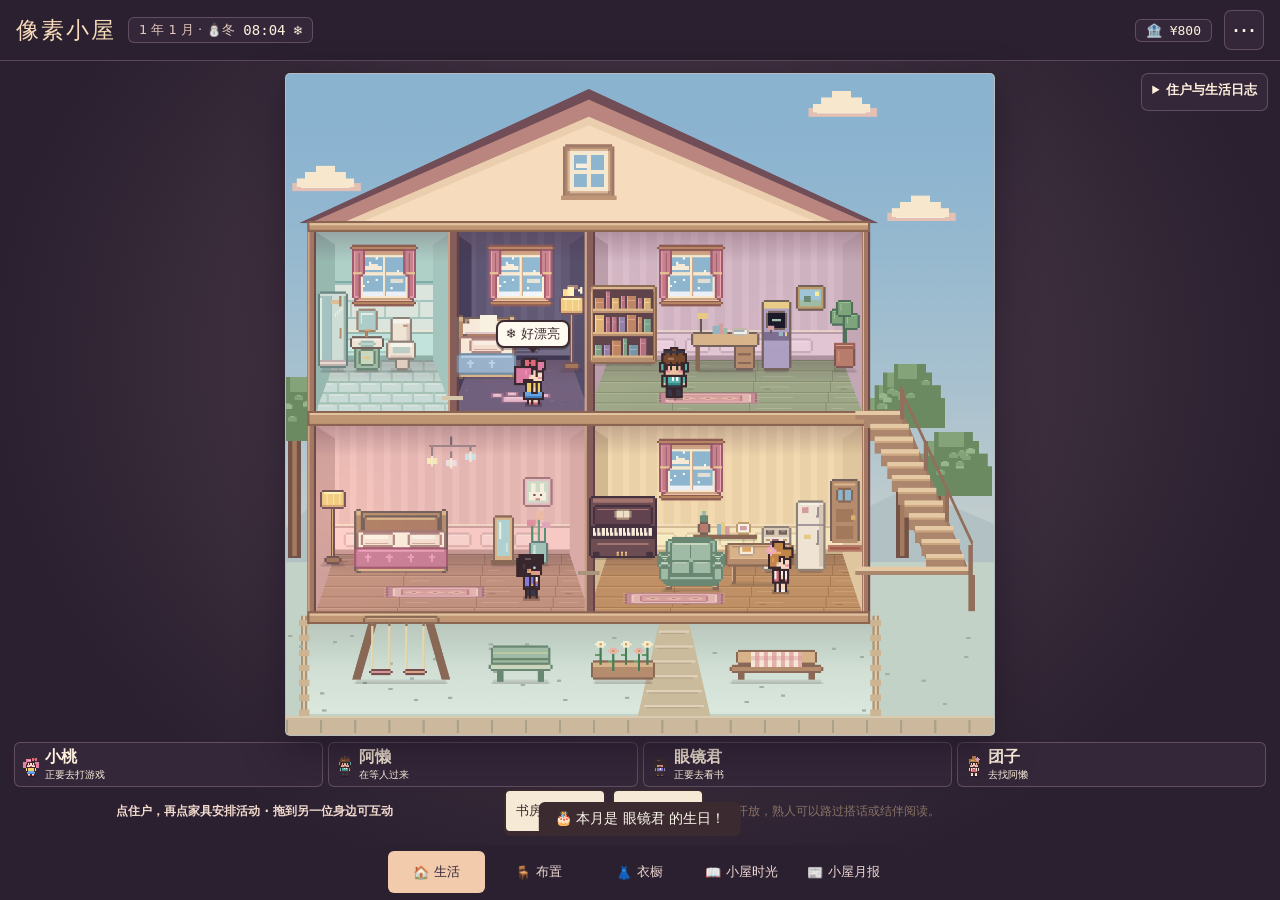
==== commit 4e2bf707: "Let players clear a submitted book note before publication" ====
--- a/index.html
+++ b/index.html
@@ -67,6 +67,7 @@
         <button type="button" class="btn small" id="bookPaperReadingOnly" aria-describedby="readingSeatHint" hidden>只刊阅读经过</button>
         <button type="button" class="btn small" id="bookPaperFollowup" aria-describedby="readingSeatHint" hidden>先交稿，聊完自动补稿</button>
         <button type="button" class="btn small" id="bookPaperDefer" aria-describedby="readingSeatHint" hidden>改投下期，继续等补稿</button>
+        <button type="button" class="btn small" id="bookPaperClose" aria-describedby="readingSeatHint" hidden>收起便条，照常出刊</button>
         <button type="button" class="btn small" id="bookKeepForPaper" aria-pressed="false"
           aria-describedby="readingSeatHint" hidden>等两位读完再交稿</button>
         <button type="button" class="btn small" id="bookQuestion" aria-pressed="false"
@@ -361,14 +362,14 @@
 <script src="js/picnic.js?v=4f769f50231a"></script>
 <script src="js/house-view.js?v=7389fd4fa2e0"></script>
 <script src="js/yard.js?v=367c6fcde2d4"></script>
-<script src="js/keepsakes.js?v=b25b6c3c1626"></script>
+<script src="js/keepsakes.js?v=41f8d274091d"></script>
 <script src="js/home-stories.js?v=855d6932a92b"></script>
 <script src="js/home-care.js?v=8559224f4969"></script>
 <script src="js/life-moments.js?v=6759e38560c8"></script>
 <script src="js/save-portability.js?v=c9e35b4992d5"></script>
 <script src="js/view.js?v=a88ee673fd98"></script>
 <script src="js/paper-card.js?v=fd8e706a66cf"></script>
-<script src="js/ui.js?v=4af46c0f0552"></script>
+<script src="js/ui.js?v=d61e3e05ba0c"></script>
 <script src="js/home-ui.js?v=9e3f8e83a279"></script>
 </body>
 </html>
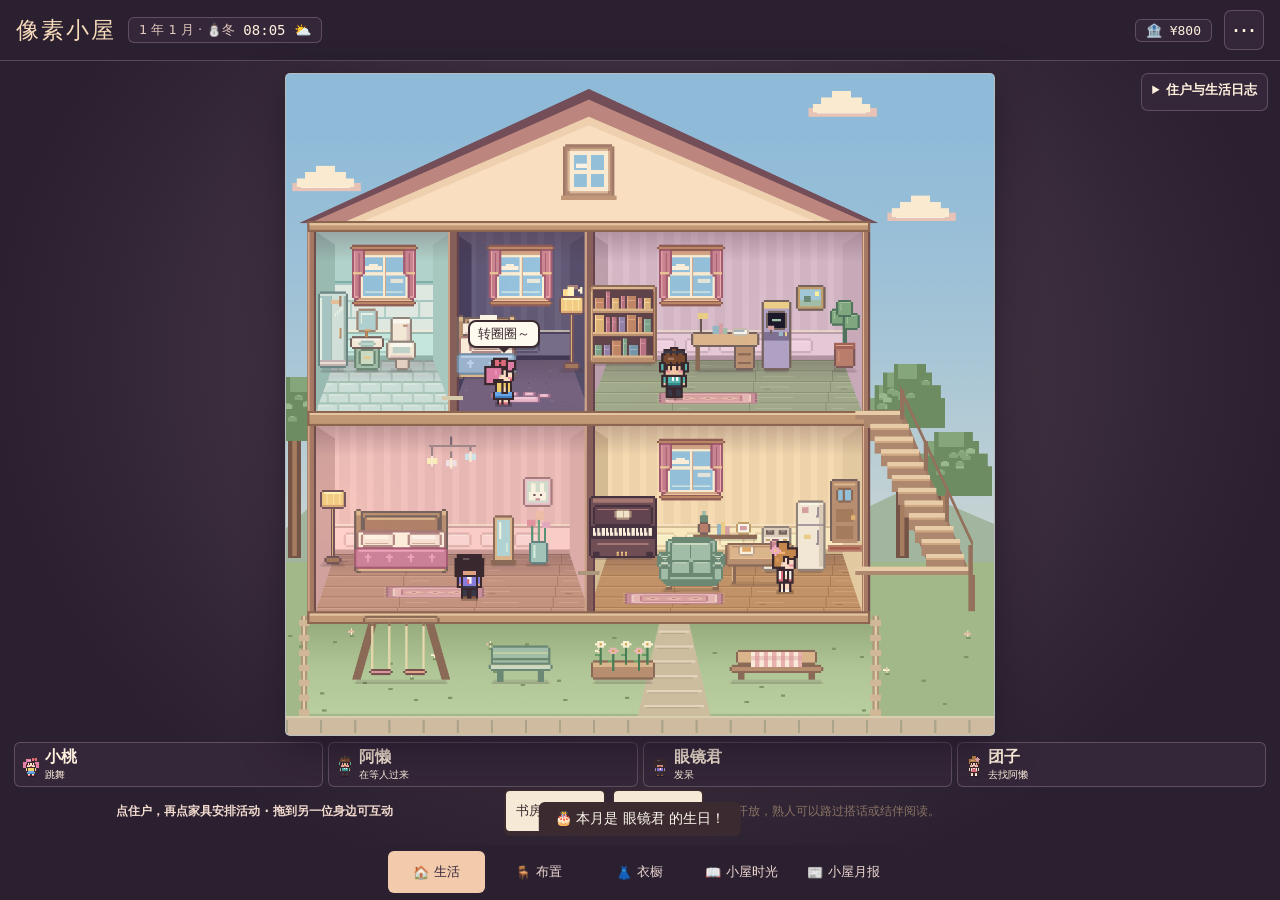
==== commit 00b63808: "Preview and reroute window reading appointments" ====
--- a/index.html
+++ b/index.html
@@ -85,8 +85,9 @@
         </div>
         <div id="bookMoveControls" hidden>
           <label for="bookDestination">便条移到</label>
-          <select id="bookDestination"></select>
+          <select id="bookDestination" aria-describedby="bookRoutePreview"></select>
           <button type="button" class="btn small" id="bookMove" disabled>移荐书便条</button>
+          <span class="hint" id="bookRoutePreview" role="status"></span>
         </div>
         <span class="hint" id="bookMoveStatus" role="status"></span>
       </div>
@@ -362,14 +363,14 @@
 <script src="js/picnic.js?v=4f769f50231a"></script>
 <script src="js/house-view.js?v=7389fd4fa2e0"></script>
 <script src="js/yard.js?v=367c6fcde2d4"></script>
-<script src="js/keepsakes.js?v=41f8d274091d"></script>
+<script src="js/keepsakes.js?v=963113fa2da5"></script>
 <script src="js/home-stories.js?v=855d6932a92b"></script>
 <script src="js/home-care.js?v=8559224f4969"></script>
 <script src="js/life-moments.js?v=6759e38560c8"></script>
 <script src="js/save-portability.js?v=c9e35b4992d5"></script>
 <script src="js/view.js?v=a88ee673fd98"></script>
 <script src="js/paper-card.js?v=fd8e706a66cf"></script>
-<script src="js/ui.js?v=d61e3e05ba0c"></script>
+<script src="js/ui.js?v=ec29712d15b0"></script>
 <script src="js/home-ui.js?v=9e3f8e83a279"></script>
 </body>
 </html>
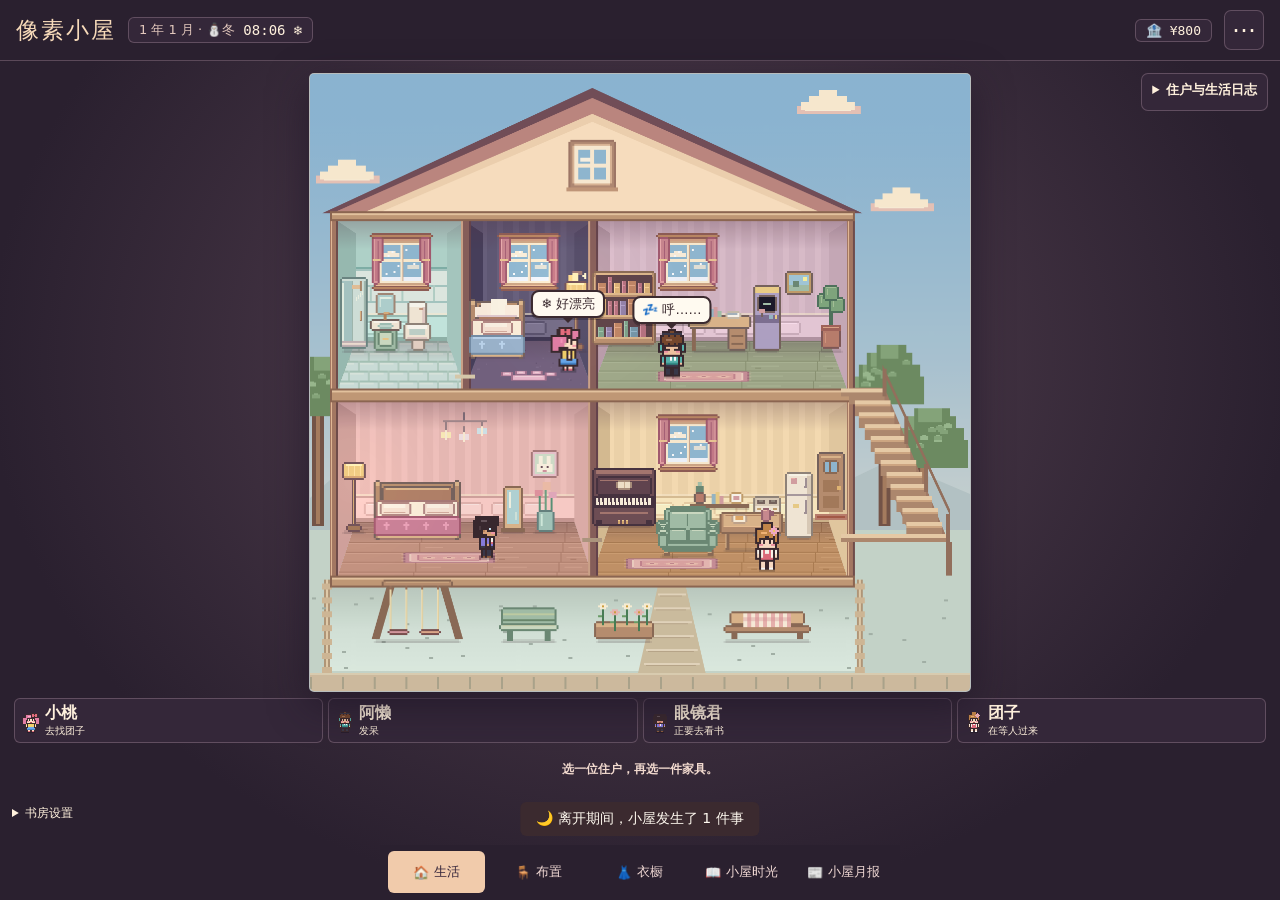
==== commit 141a8219: "Make furniture arrangements the first house interaction" ====
--- a/index.html
+++ b/index.html
@@ -4,7 +4,7 @@
 <meta charset="utf-8">
 <meta name="viewport" content="width=device-width,initial-scale=1">
 <title>像素小屋</title>
-<link rel="stylesheet" href="style.css?v=13f1d3c1ecee">
+<link rel="stylesheet" href="style.css?v=fc69896a8d60">
 </head>
 <body>
 <header class="topbar">
@@ -42,8 +42,11 @@
     </div>
     <div id="residentQuick" class="resident-quick" role="group" aria-label="选择住户"></div>
     <div class="scene-action">
-      <p id="hint" class="hint">点住户，再点家具安排活动 · 拖到另一位身边可互动</p>
+      <p id="hint" class="hint" role="status">选一位住户，再选一件家具。</p>
       <button type="button" id="quickFurniture" class="btn small" hidden></button>
+    </div>
+    <details id="studySettings">
+      <summary>书房设置</summary>
       <button type="button" id="studyQuiet" class="btn small" aria-pressed="false"
         aria-describedby="studyQuietHint">书房安静阅读</button>
       <button type="button" id="studyQuietTimer" class="btn small" aria-pressed="false"
@@ -91,7 +94,7 @@
         </div>
         <span class="hint" id="bookMoveStatus" role="status"></span>
       </div>
-    </div>
+    </details>
     <section id="homeNow" class="home-now" hidden aria-label="正在进行的小屋活动">
       <div id="homeNowCast" class="home-mini-cast"></div>
       <span id="homeNowText" aria-live="polite"></span>
@@ -346,7 +349,7 @@
 <script src="js/save-manager.js?v=060e06e0483c"></script>
 <script src="js/house-life.js?v=60e423b7eacf"></script>
 <script src="js/bonds.js?v=20a4e9383317"></script>
-<script src="js/game.js?v=c49c58c17c51"></script>
+<script src="js/game.js?v=bf0ec8898612"></script>
 <script src="js/social.js?v=b46f816af400"></script>
 <script src="js/relationship-fallout.js?v=a691f6e383e1"></script>
 <script src="js/work.js?v=4c8cf0fc2a9c"></script>
@@ -368,9 +371,9 @@
 <script src="js/home-care.js?v=8559224f4969"></script>
 <script src="js/life-moments.js?v=6759e38560c8"></script>
 <script src="js/save-portability.js?v=c9e35b4992d5"></script>
-<script src="js/view.js?v=a88ee673fd98"></script>
+<script src="js/view.js?v=40d0863cf959"></script>
 <script src="js/paper-card.js?v=fd8e706a66cf"></script>
-<script src="js/ui.js?v=ec29712d15b0"></script>
+<script src="js/ui.js?v=3820bf47ee1d"></script>
 <script src="js/home-ui.js?v=9e3f8e83a279"></script>
 </body>
 </html>
--- a/style.css
+++ b/style.css
@@ -149,6 +149,10 @@
 .resident-quick-person :is(b,small){display:block;overflow:hidden;text-overflow:ellipsis;white-space:nowrap}
 .resident-quick-person small{font-size:10px}
 .scene-action{display:flex;align-items:center;flex-wrap:wrap;gap:6px}
+.scene-action{min-height:48px}
+#studySettings{align-self:flex-start;margin:4px 0;color:var(--hud-ink);font-size:12px}
+#studySettings summary{width:max-content;min-height:32px;align-content:center;cursor:pointer}
+#studySettings:not([open]) > :not(summary){display:none}
 .scene-action .hint{flex:1 1 13em;margin:3px 2px}
 #quickFurniture,#cancelFurniture,#studyQuiet,#studyQuietTimer{min-height:44px}
 :is(#studyQuiet,#studyQuietTimer)[aria-pressed="true"]{background:var(--sel);color:#3b2a2f}
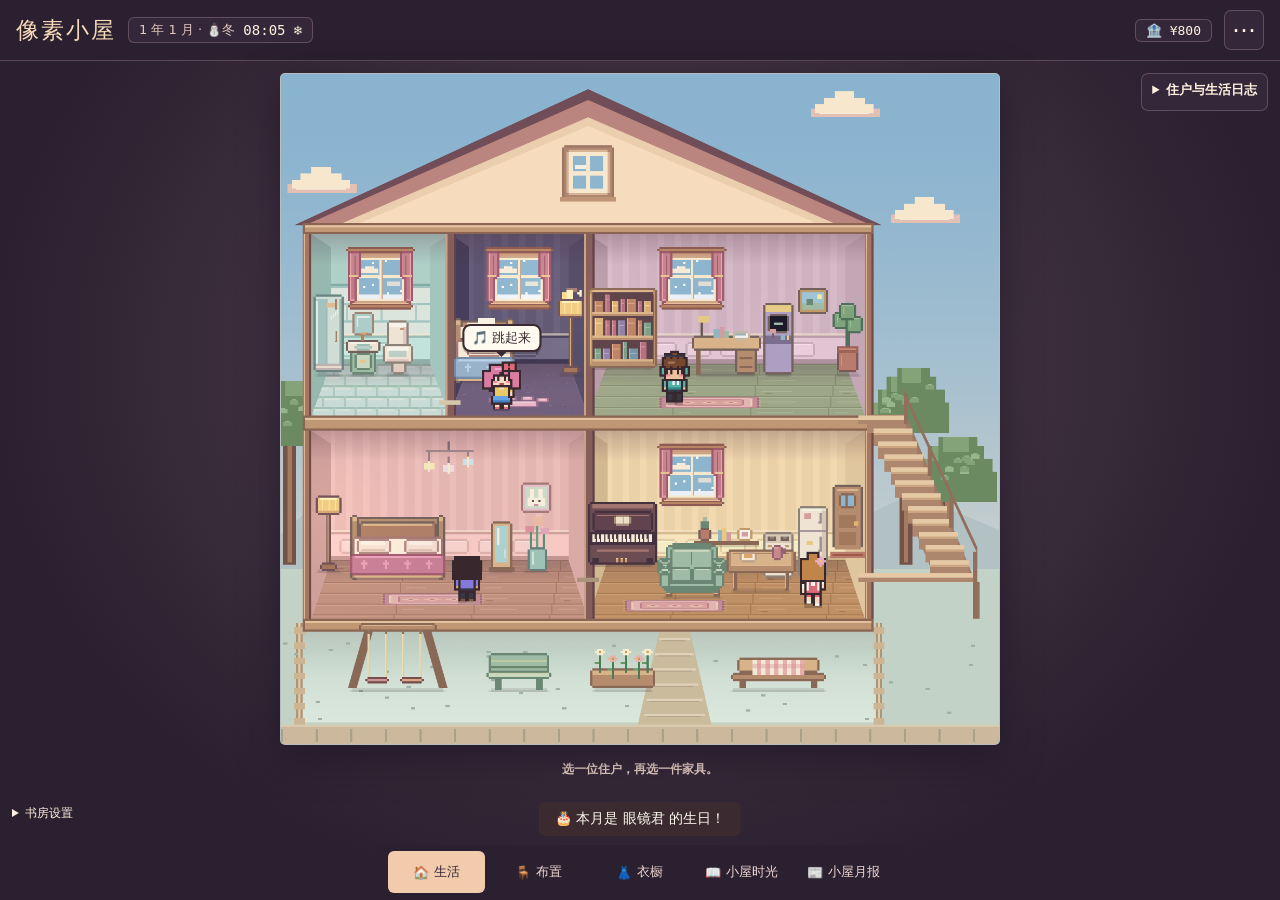
==== commit 9bbdba11: "Add third-floor entries and remove the all-resident strip" ====
--- a/index.html
+++ b/index.html
@@ -4,7 +4,7 @@
 <meta charset="utf-8">
 <meta name="viewport" content="width=device-width,initial-scale=1">
 <title>像素小屋</title>
-<link rel="stylesheet" href="style.css?v=fc69896a8d60">
+<link rel="stylesheet" href="style.css?v=78cb657cf4f9">
 </head>
 <body>
 <header class="topbar">
@@ -40,7 +40,6 @@
         <div id="overlay"></div>
       </div>
     </div>
-    <div id="residentQuick" class="resident-quick" role="group" aria-label="选择住户"></div>
     <div class="scene-action">
       <p id="hint" class="hint" role="status">选一位住户，再选一件家具。</p>
       <button type="button" id="quickFurniture" class="btn small" hidden></button>
@@ -341,39 +340,39 @@
 <div id="toast" role="status"></div>
 
 <script src="js/calendar.js?v=a40460b9fe31"></script>
-<script src="js/data.js?v=18fbdace6aa3"></script>
+<script src="js/data.js?v=f393ad06b370"></script>
 <script src="js/sprites.js?v=c2edd6c1746e"></script>
 <script src="js/doll.js?v=a3fae09794ce"></script>
 <script src="js/audio.js?v=bfed272d2ce4"></script>
 <script src="js/npc-memory.js?v=aa25de9db61f"></script>
 <script src="js/save-manager.js?v=060e06e0483c"></script>
 <script src="js/house-life.js?v=60e423b7eacf"></script>
-<script src="js/bonds.js?v=20a4e9383317"></script>
-<script src="js/game.js?v=bf0ec8898612"></script>
+<script src="js/bonds.js?v=2c228f3b6f50"></script>
+<script src="js/game.js?v=0b9ffc3df92b"></script>
 <script src="js/social.js?v=b46f816af400"></script>
 <script src="js/relationship-fallout.js?v=a691f6e383e1"></script>
 <script src="js/work.js?v=4c8cf0fc2a9c"></script>
 <script src="js/furniture2.js?v=d2feea9fe8e2"></script>
 <script src="js/furniture3.js?v=0a551b962592"></script>
 <script src="js/furniture4.js?v=0c8d55d541ea"></script>
-<script src="js/economy.js?v=9c8ced81f003"></script>
-<script src="js/rooms.js?v=79b94fbbada8"></script>
+<script src="js/economy.js?v=e5236fdbe662"></script>
+<script src="js/rooms.js?v=ff471a595ae3"></script>
 <script src="js/season.js?v=fa6f9c5eff63"></script>
 <script src="js/astro.js?v=6e3667f75b17"></script>
-<script src="js/routines.js?v=f7db21174e10"></script>
+<script src="js/routines.js?v=5557e267701b"></script>
 <script src="js/community.js?v=14101d5499c9"></script>
 <script src="js/neighbors.js?v=e3c87f10bbf7"></script>
 <script src="js/picnic.js?v=4f769f50231a"></script>
-<script src="js/house-view.js?v=7389fd4fa2e0"></script>
+<script src="js/house-view.js?v=e52566dfa841"></script>
 <script src="js/yard.js?v=367c6fcde2d4"></script>
-<script src="js/keepsakes.js?v=963113fa2da5"></script>
+<script src="js/keepsakes.js?v=89e557f0bbbc"></script>
 <script src="js/home-stories.js?v=855d6932a92b"></script>
 <script src="js/home-care.js?v=8559224f4969"></script>
 <script src="js/life-moments.js?v=6759e38560c8"></script>
-<script src="js/save-portability.js?v=c9e35b4992d5"></script>
-<script src="js/view.js?v=40d0863cf959"></script>
+<script src="js/save-portability.js?v=ef616ecb4812"></script>
+<script src="js/view.js?v=1933cbea1a20"></script>
 <script src="js/paper-card.js?v=fd8e706a66cf"></script>
-<script src="js/ui.js?v=3820bf47ee1d"></script>
+<script src="js/ui.js?v=338e27bd9470"></script>
 <script src="js/home-ui.js?v=9e3f8e83a279"></script>
 </body>
 </html>
--- a/style.css
+++ b/style.css
@@ -139,15 +139,6 @@
 #cv{width:100%;height:100%;display:block;image-rendering:auto}
 #overlay{position:absolute;inset:0;pointer-events:none}
 .hint{font-size:13px;color:var(--muted);margin:10px 2px 0}
-.resident-quick{display:flex;gap:5px;overflow-x:auto;padding:6px 2px 2px}
-.resident-quick[hidden]{display:none}
-.resident-quick-person{display:flex;flex:1 0 76px;align-items:center;gap:4px;min-width:0;min-height:44px;padding:4px 6px;border:1px solid var(--hud-line);border-radius:6px;background:var(--hud-bg);color:var(--hud-ink);text-align:left}
-.resident-quick-person:focus-visible{outline:2px solid #f1cbab;outline-offset:-2px}
-.resident-quick-person[aria-pressed="true"]{background:#f1cbab;color:#36263b}
-.resident-quick-person canvas{flex:none;width:20px;height:24px;image-rendering:pixelated}
-.resident-quick-person span{min-width:0}
-.resident-quick-person :is(b,small){display:block;overflow:hidden;text-overflow:ellipsis;white-space:nowrap}
-.resident-quick-person small{font-size:10px}
 .scene-action{display:flex;align-items:center;flex-wrap:wrap;gap:6px}
 .scene-action{min-height:48px}
 #studySettings{align-self:flex-start;margin:4px 0;color:var(--hud-ink);font-size:12px}
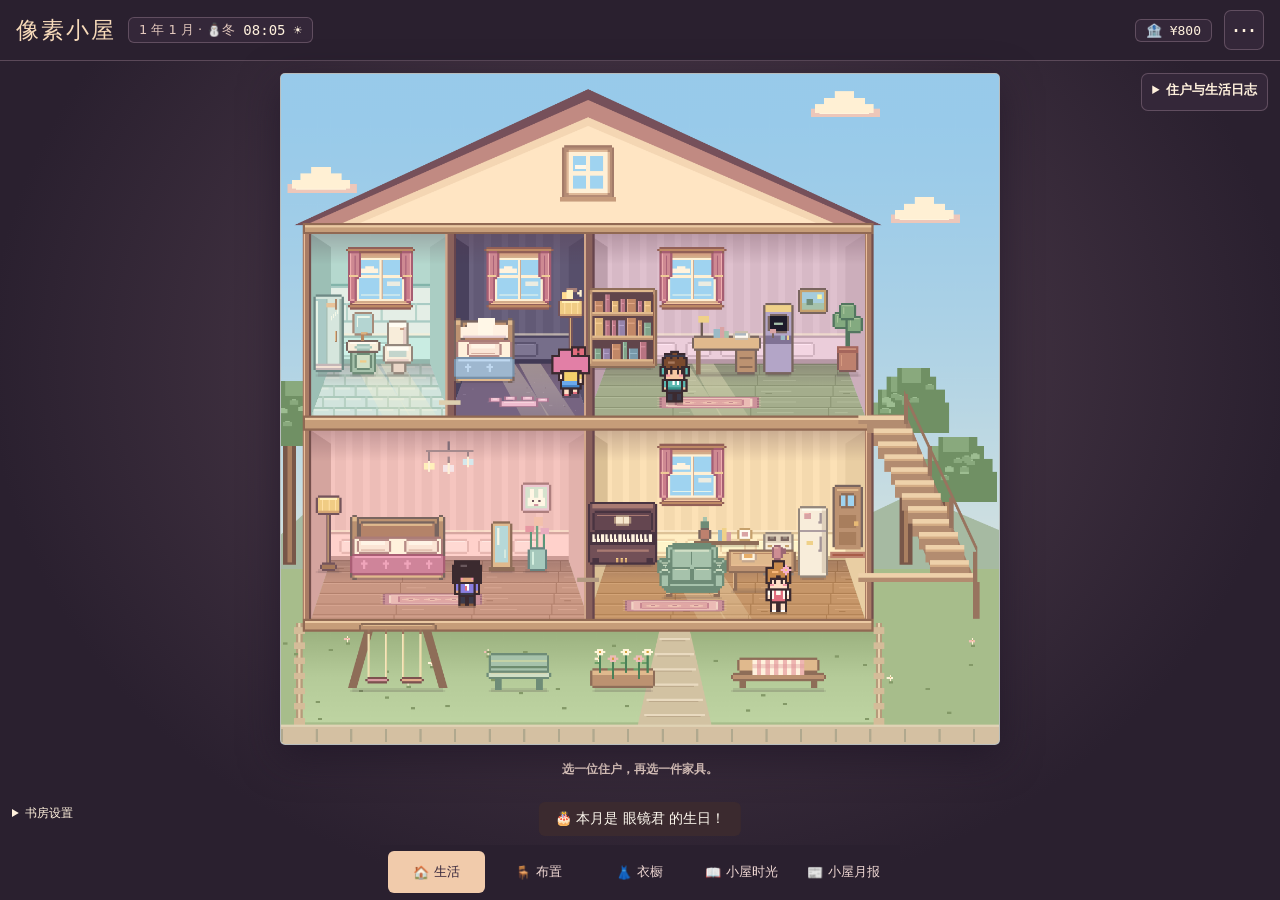
==== commit 4c2a15a3: "Refresh all entry points for the final room layout" ====
--- a/index.html
+++ b/index.html
@@ -356,7 +356,7 @@
 <script src="js/furniture3.js?v=0a551b962592"></script>
 <script src="js/furniture4.js?v=0c8d55d541ea"></script>
 <script src="js/economy.js?v=e5236fdbe662"></script>
-<script src="js/rooms.js?v=ff471a595ae3"></script>
+<script src="js/rooms.js?v=663a6f78f87b"></script>
 <script src="js/season.js?v=fa6f9c5eff63"></script>
 <script src="js/astro.js?v=6e3667f75b17"></script>
 <script src="js/routines.js?v=5557e267701b"></script>
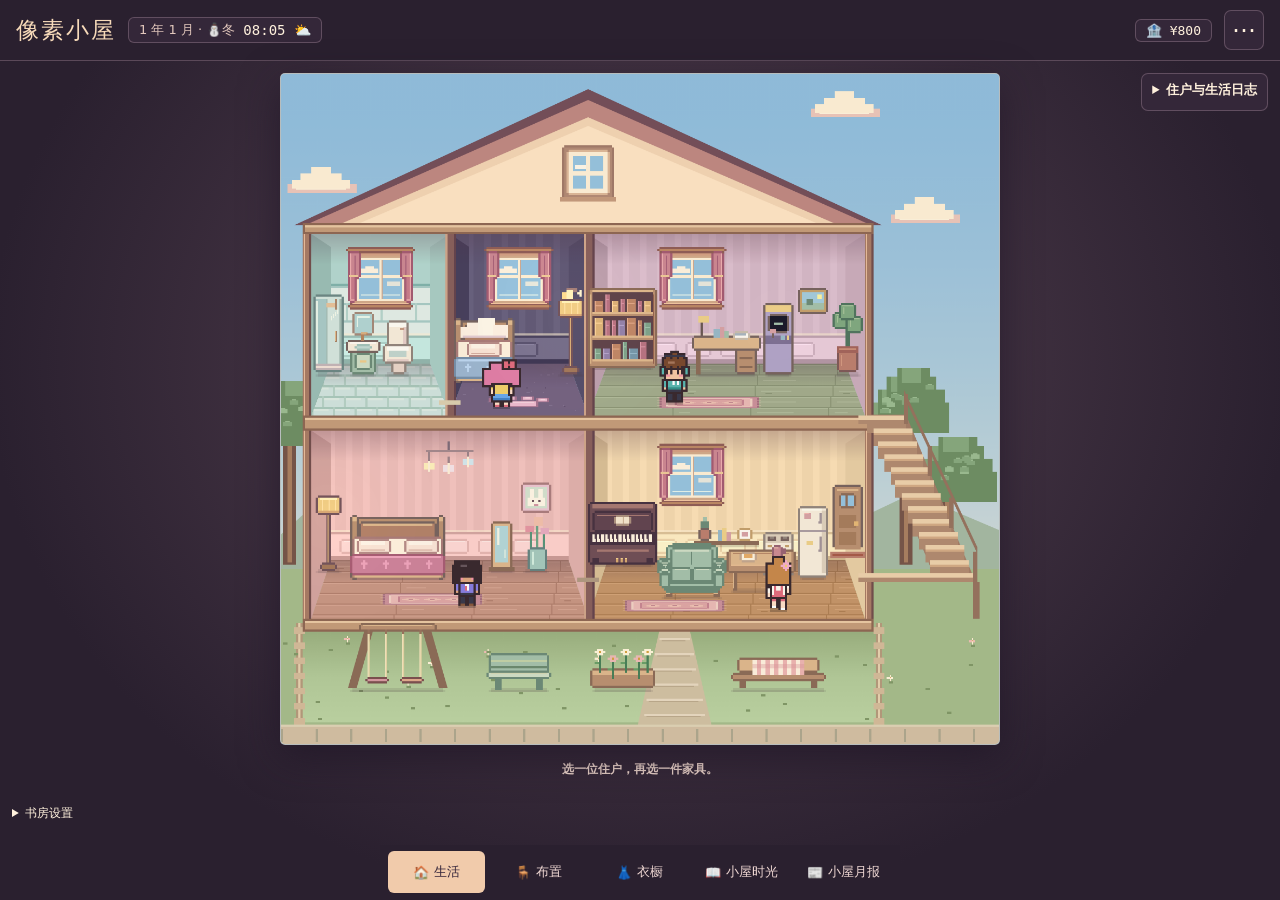
==== commit 762d6793: "TapTap H5 开放试玩版：存档回退、宿主检测、打包与上架材料 - js/house-storage.js：存档依次试 tap.setStorageSync（分块，单 key 不超过 1MB）、 " ====
--- a/index.html
+++ b/index.html
@@ -345,10 +345,12 @@
 <script src="js/doll.js?v=a3fae09794ce"></script>
 <script src="js/audio.js?v=bfed272d2ce4"></script>
 <script src="js/npc-memory.js?v=aa25de9db61f"></script>
-<script src="js/save-manager.js?v=060e06e0483c"></script>
+<script src="js/taptap.js?v=df3d6a33844c"></script>
+<script src="js/house-storage.js?v=0e502a4f3a11"></script>
+<script src="js/save-manager.js?v=63dc4c1abe94"></script>
 <script src="js/house-life.js?v=60e423b7eacf"></script>
 <script src="js/bonds.js?v=2c228f3b6f50"></script>
-<script src="js/game.js?v=0b9ffc3df92b"></script>
+<script src="js/game.js?v=da0fefa6809c"></script>
 <script src="js/social.js?v=b46f816af400"></script>
 <script src="js/relationship-fallout.js?v=a691f6e383e1"></script>
 <script src="js/work.js?v=4c8cf0fc2a9c"></script>
@@ -369,10 +371,10 @@
 <script src="js/home-stories.js?v=855d6932a92b"></script>
 <script src="js/home-care.js?v=8559224f4969"></script>
 <script src="js/life-moments.js?v=6759e38560c8"></script>
-<script src="js/save-portability.js?v=ef616ecb4812"></script>
+<script src="js/save-portability.js?v=16ea97458792"></script>
 <script src="js/view.js?v=1933cbea1a20"></script>
 <script src="js/paper-card.js?v=fd8e706a66cf"></script>
-<script src="js/ui.js?v=338e27bd9470"></script>
-<script src="js/home-ui.js?v=9e3f8e83a279"></script>
+<script src="js/ui.js?v=552fb94d7581"></script>
+<script src="js/home-ui.js?v=effc6bc23819"></script>
 </body>
 </html>
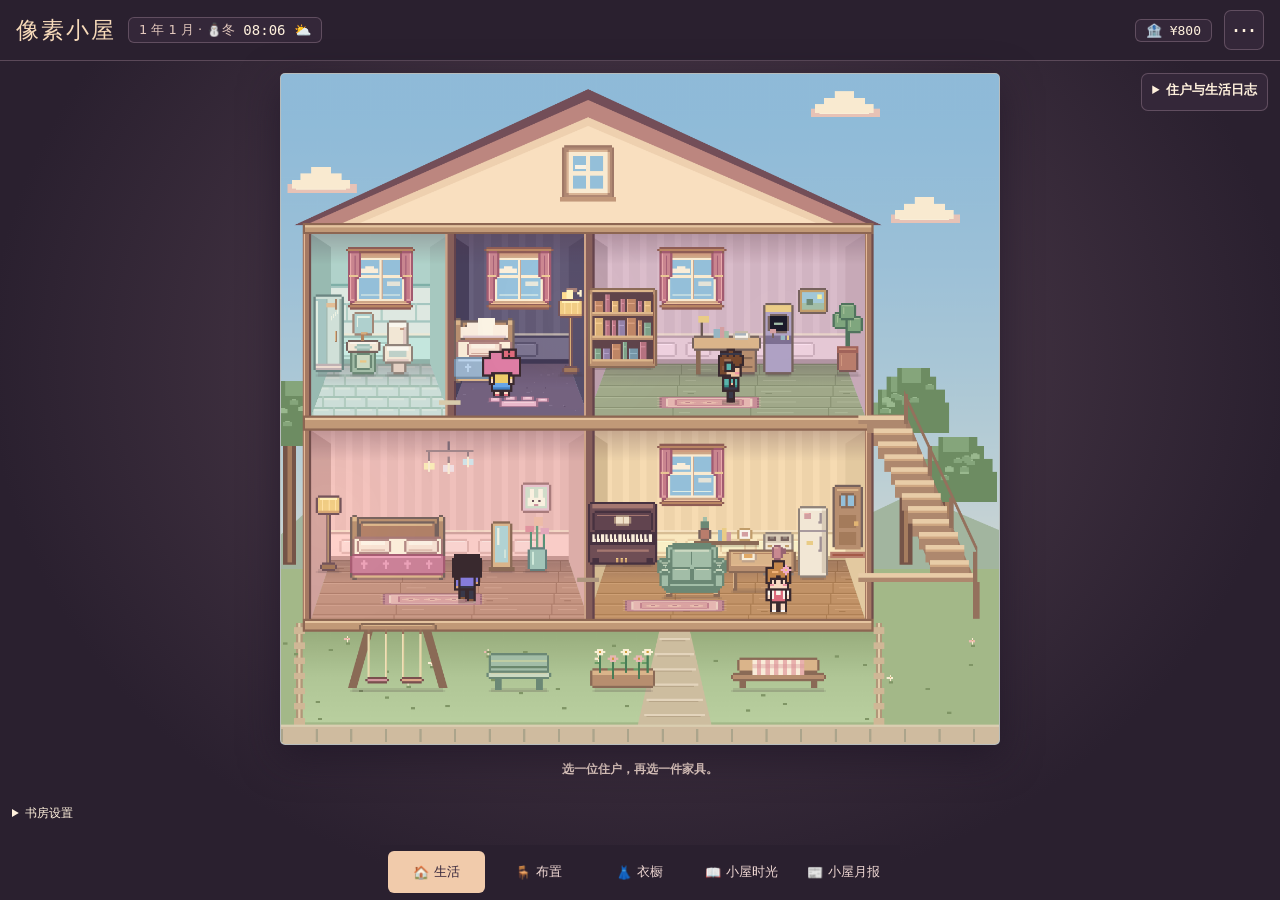
==== commit bb4c9642: "TapTap 激励视频广告位：街坊赞助（广告位 ID 未填时不出现） - js/taptap.js：TapTapAds 按官方接口播放激励视频（tap.createRewardedVideoAd，  " ====
--- a/index.html
+++ b/index.html
@@ -4,7 +4,7 @@
 <meta charset="utf-8">
 <meta name="viewport" content="width=device-width,initial-scale=1">
 <title>像素小屋</title>
-<link rel="stylesheet" href="style.css?v=78cb657cf4f9">
+<link rel="stylesheet" href="style.css?v=f6e57fb6d6b3">
 </head>
 <body>
 <header class="topbar">
@@ -145,6 +145,7 @@
       <span class="fund">🏦 家庭基金 <b id="fundAmt"></b></span>
       <span class="house" id="houseLv"></span>
       <span class="spacer"></span>
+      <button id="btnSponsor" class="btn small" hidden><span class="ad-tag">广告</span><span id="sponsorText"></span></button>
       <button id="btnCrowd" class="btn small">📣 号召大家凑钱</button>
       <button id="btnExpand" class="btn small"></button>
     </div>
@@ -345,19 +346,19 @@
 <script src="js/doll.js?v=a3fae09794ce"></script>
 <script src="js/audio.js?v=bfed272d2ce4"></script>
 <script src="js/npc-memory.js?v=aa25de9db61f"></script>
-<script src="js/taptap.js?v=df3d6a33844c"></script>
+<script src="js/taptap.js?v=101f7edd6f48"></script>
 <script src="js/house-storage.js?v=0e502a4f3a11"></script>
 <script src="js/save-manager.js?v=63dc4c1abe94"></script>
 <script src="js/house-life.js?v=60e423b7eacf"></script>
 <script src="js/bonds.js?v=2c228f3b6f50"></script>
-<script src="js/game.js?v=da0fefa6809c"></script>
+<script src="js/game.js?v=a0cf823a73d9"></script>
 <script src="js/social.js?v=b46f816af400"></script>
 <script src="js/relationship-fallout.js?v=a691f6e383e1"></script>
 <script src="js/work.js?v=4c8cf0fc2a9c"></script>
 <script src="js/furniture2.js?v=d2feea9fe8e2"></script>
 <script src="js/furniture3.js?v=0a551b962592"></script>
 <script src="js/furniture4.js?v=0c8d55d541ea"></script>
-<script src="js/economy.js?v=e5236fdbe662"></script>
+<script src="js/economy.js?v=d0ad69c993ab"></script>
 <script src="js/rooms.js?v=663a6f78f87b"></script>
 <script src="js/season.js?v=fa6f9c5eff63"></script>
 <script src="js/astro.js?v=6e3667f75b17"></script>
@@ -374,7 +375,7 @@
 <script src="js/save-portability.js?v=16ea97458792"></script>
 <script src="js/view.js?v=1933cbea1a20"></script>
 <script src="js/paper-card.js?v=fd8e706a66cf"></script>
-<script src="js/ui.js?v=552fb94d7581"></script>
+<script src="js/ui.js?v=ede23378a12a"></script>
 <script src="js/home-ui.js?v=effc6bc23819"></script>
 </body>
 </html>
--- a/style.css
+++ b/style.css
@@ -233,6 +233,9 @@
 .shop-bar .spacer{flex:1}
 .shop-bar button:disabled{opacity:.5;cursor:default}
 #btnExpand.ready{background:var(--good);color:#fff}
+.ad-tag{display:inline-block;margin-right:6px;padding:0 5px;border:1px solid currentColor;border-radius:4px;font-size:11px;line-height:16px;opacity:.75;vertical-align:1px}
+#btnSponsor.nudge{animation:sponsor-nudge .5s ease 2}
+@keyframes sponsor-nudge{50%{transform:translateY(-4px);box-shadow:0 4px 0 var(--good)}}
 .fund-pill{font-size:13px}
 .item small.price{font-size:11px;font-family:var(--font-pixel);color:var(--muted)}
 .item small.price.own{color:#4f9a4a}
